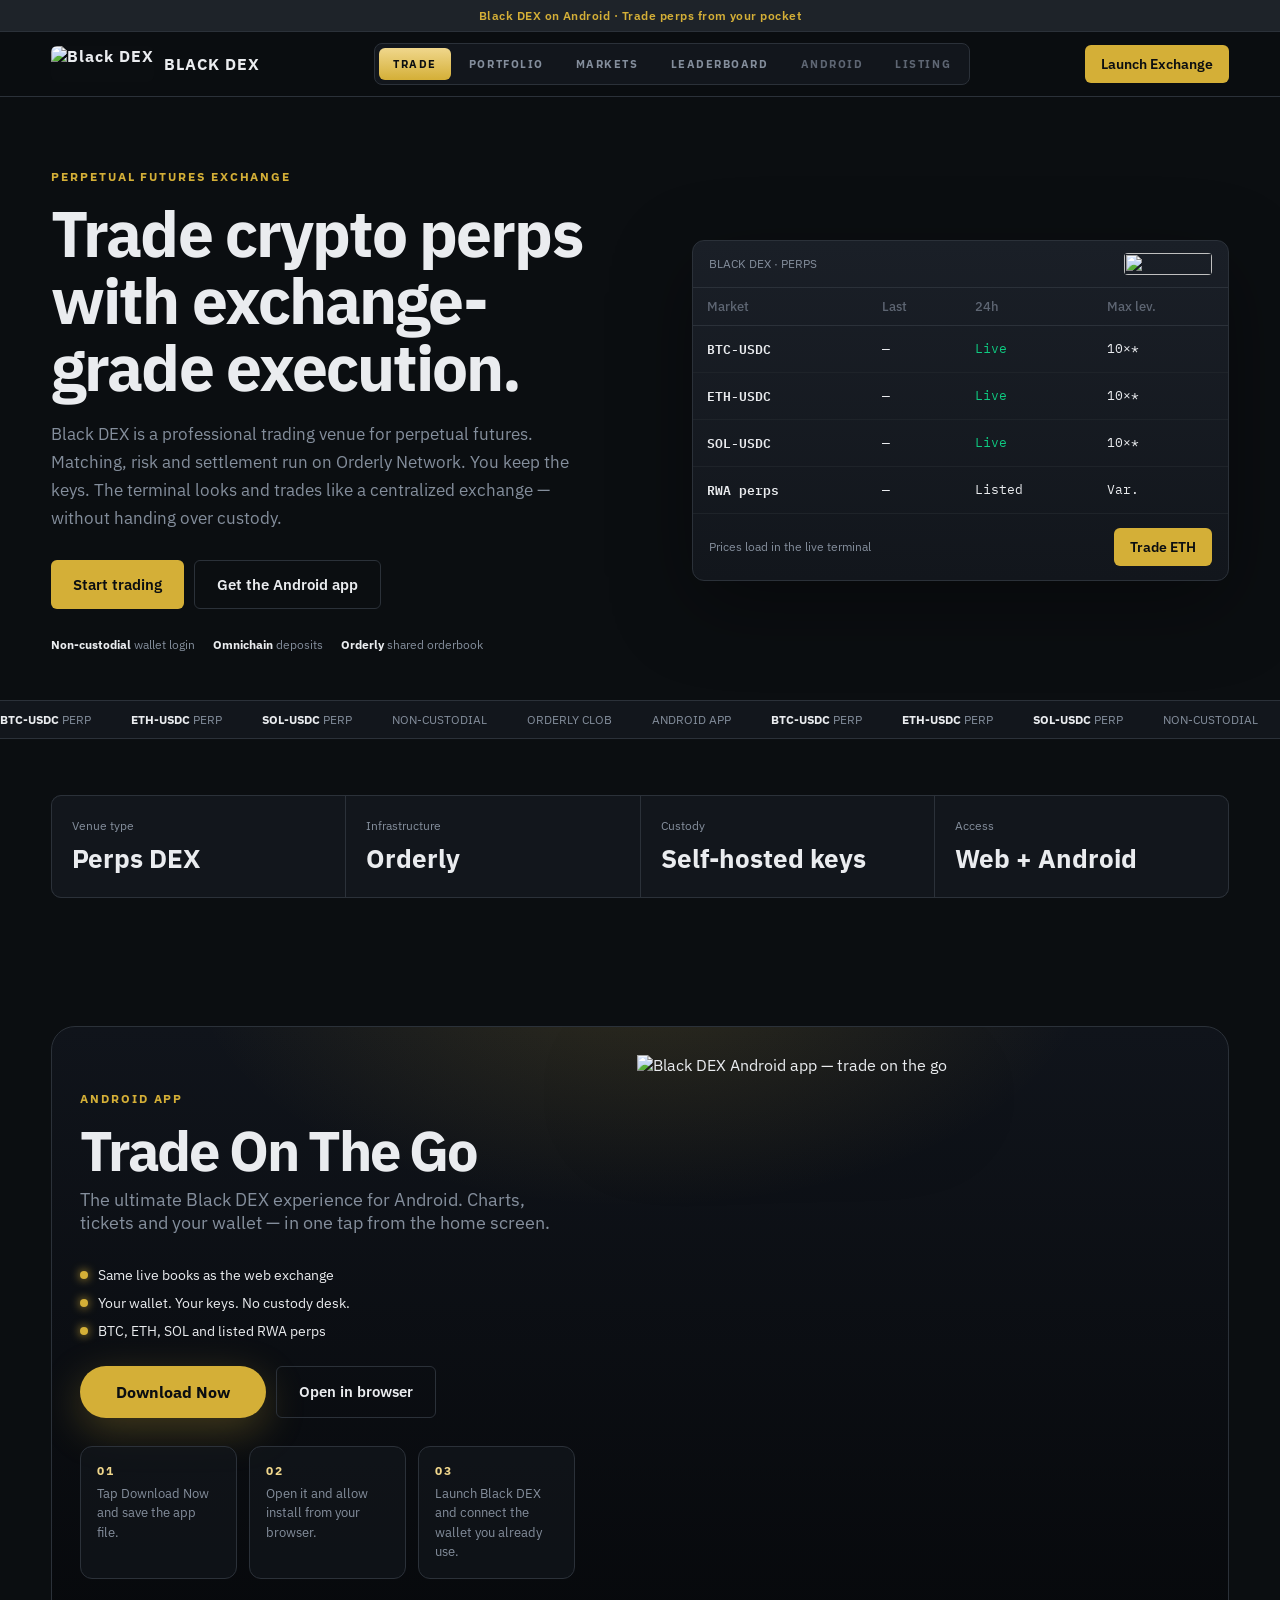
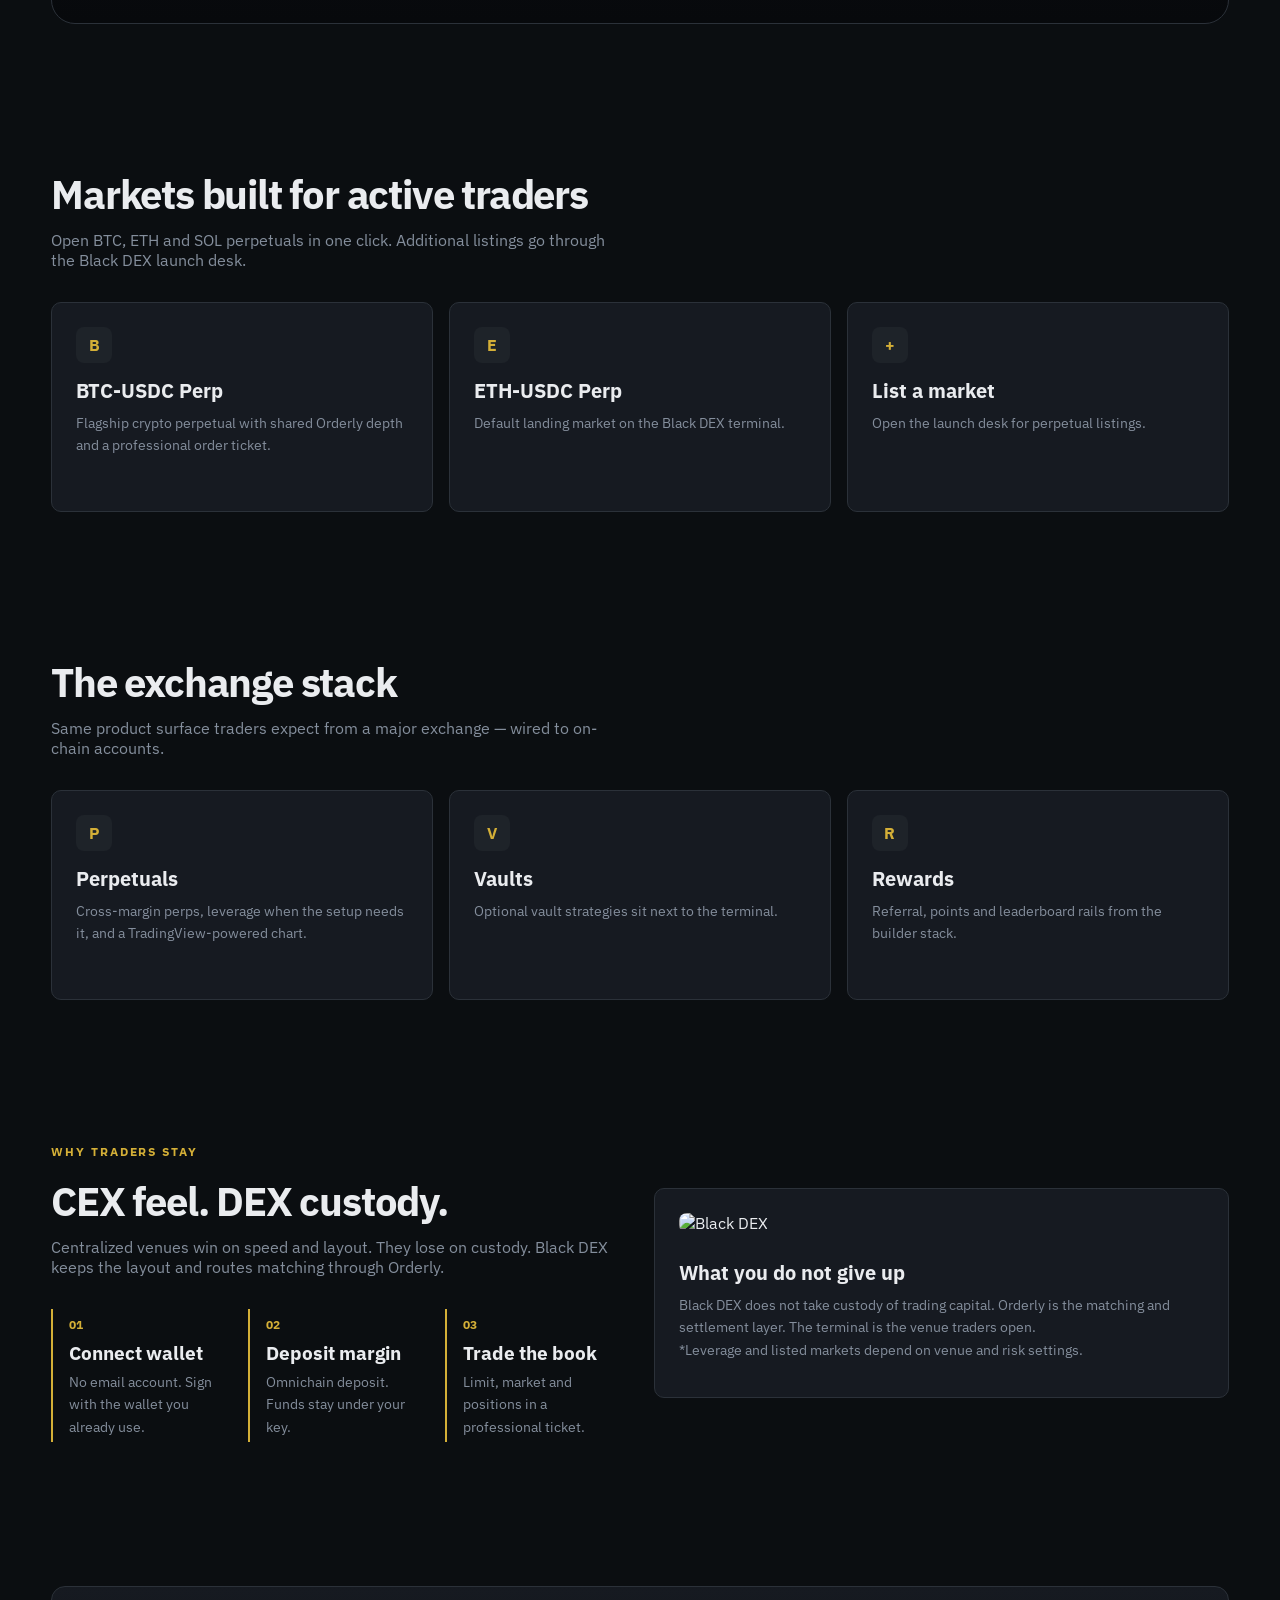
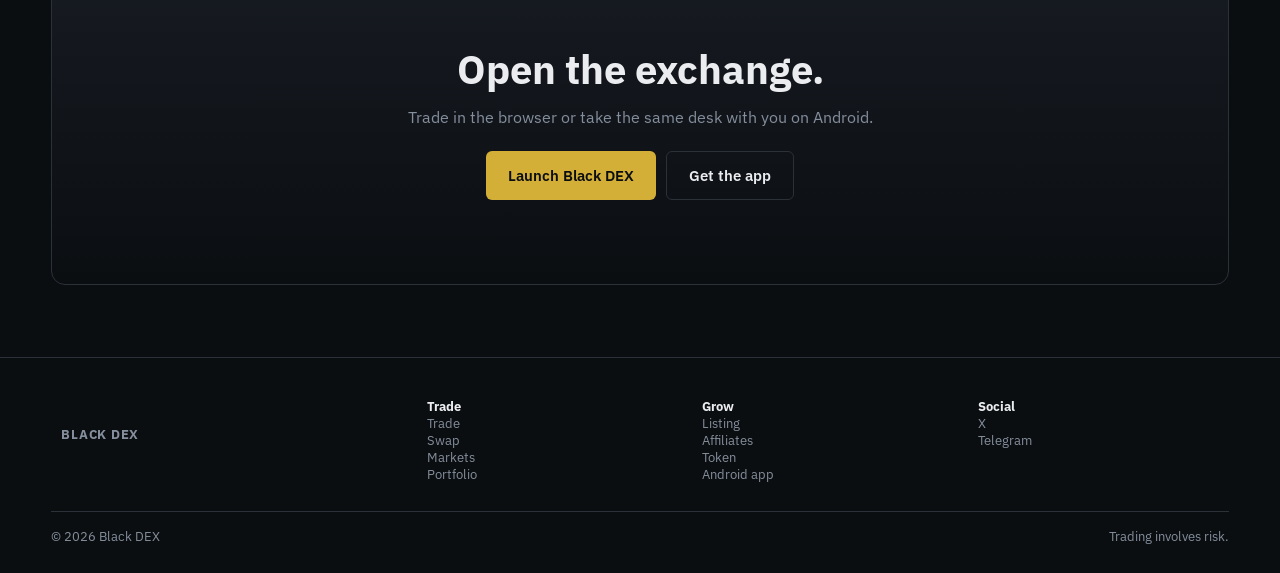
==== index.html @ 91598d6f "Promo Android #app section with working APK download" ====
<!doctype html>
<html lang="en">
<head>
  <meta charset="utf-8">
  <meta name="viewport" content="width=device-width,initial-scale=1">
  <meta name="theme-color" content="#0b0e11">
  <title>Black DEX — Perpetual Futures Exchange</title>
  <meta name="description" content="Trade crypto and RWA perpetual futures on Black DEX. Non-custodial terminal on Orderly Network. Official Android app.">
  <link rel="canonical" href="https://main.black-dex.online/">
  <link rel="icon" type="image/webp" href="https://black-dex.online/logo-secondary.webp">
  <meta property="og:type" content="website">
  <meta property="og:site_name" content="Black DEX">
  <meta property="og:url" content="https://main.black-dex.online/">
  <meta property="og:title" content="Black DEX — Trade On The Go">
  <meta property="og:description" content="The Black DEX exchange on Android. Same books. Your keys.">
  <meta property="og:image" content="https://litter.catbox.moe/d3vkf8.jpg">
  <meta name="twitter:card" content="summary_large_image">
  <meta name="twitter:site" content="@BlackDexOnline">
  <link href="https://fonts.googleapis.com/css2?family=IBM+Plex+Sans:wght@400;500;600;700&family=IBM+Plex+Mono:wght@500;600&display=swap" rel="stylesheet">
  <script src="/host-router.js"></script>
  <style>
    :root{--bg:#0b0e11;--bg2:#12161c;--panel:#161a21;--line:#2b3139;--gold:#d4af37;--gold2:#f0d78c;--text:#eaecef;--muted:#848e9c;--up:#0ecb81}
    *{box-sizing:border-box}html{scroll-behavior:smooth}
    body{margin:0;background:var(--bg);color:var(--text);font-family:"IBM Plex Sans",system-ui,sans-serif}
    a{color:inherit;text-decoration:none}.wrap{width:min(1200px,92vw);margin:auto}
    .ann{background:#1e2329;color:var(--gold);font-size:12px;font-weight:600;letter-spacing:.04em;text-align:center;padding:8px 16px;border-bottom:1px solid var(--line)}
    header{position:sticky;top:0;z-index:40;background:rgba(11,14,17,.92);backdrop-filter:blur(16px);border-bottom:1px solid var(--line)}
    nav{height:64px;display:flex;align-items:center;justify-content:space-between;gap:24px}
    .brand{display:flex;align-items:center;gap:10px;font-weight:700;letter-spacing:.06em}
    .brand img{width:auto;height:36px;border-radius:6px;object-fit:contain;background:#0b0e11}
    .desk{display:flex;align-items:center;gap:4px;padding:4px;background:#12161c;border:1px solid var(--line);border-radius:8px}
    .desk a{display:inline-flex;align-items:center;justify-content:center;min-height:32px;padding:0 14px;border-radius:6px;color:var(--muted);font-size:11px;font-weight:700;letter-spacing:.14em;text-transform:uppercase}
    .desk a:hover{color:var(--gold2);background:rgba(212,175,55,.08)}
    .desk a.is-on{color:#0b0e11;background:linear-gradient(180deg,#f0d78c,#d4af37)}
    .desk a.ghost{color:#5e6673}
    .btn{display:inline-flex;align-items:center;justify-content:center;padding:10px 16px;border-radius:6px;font-size:14px;font-weight:600;cursor:pointer;border:0}
    .btn.gold{background:var(--gold);color:#0b0e11}.btn.ghost{border:1px solid var(--line);color:var(--text);background:transparent}
    .btn.lg{padding:14px 22px;font-size:15px}
    .btn.pill{padding:16px 36px;border-radius:999px;font-size:16px;font-weight:700;box-shadow:0 12px 40px rgba(212,175,55,.28)}
    .hero{padding:72px 0 48px;display:grid;grid-template-columns:1.05fr .95fr;gap:48px;align-items:center}
    .kicker{color:var(--gold);font-size:12px;font-weight:700;letter-spacing:.16em;text-transform:uppercase;margin-bottom:16px}
    h1{font-size:clamp(40px,5.4vw,64px);line-height:1.05;letter-spacing:-.03em;margin:0 0 18px}
    .lead{color:var(--muted);font-size:17px;line-height:1.65;max-width:540px;margin:0 0 28px}
    .actions{display:flex;gap:10px;flex-wrap:wrap;margin-bottom:28px}
    .trust{display:flex;gap:18px;flex-wrap:wrap;color:var(--muted);font-size:12px}.trust b{color:var(--text)}
    .terminal{background:linear-gradient(180deg,#1a1f27,#12161c);border:1px solid var(--line);border-radius:12px;overflow:hidden;box-shadow:0 24px 80px rgba(0,0,0,.35)}
    .tbar{display:flex;align-items:center;justify-content:space-between;padding:12px 16px;border-bottom:1px solid var(--line);font-size:12px;color:var(--muted)}
    table.mkts{width:100%;border-collapse:collapse;font-size:13px}
    table.mkts th{text-align:left;color:#5e6673;font-weight:500;padding:10px 14px;border-bottom:1px solid var(--line)}
    table.mkts td{padding:12px 14px;border-bottom:1px solid #1e2329;font-family:"IBM Plex Mono",monospace}
    .up{color:var(--up)}.pair{font-family:"IBM Plex Sans",sans-serif;font-weight:600}
    .ticker{border-top:1px solid var(--line);border-bottom:1px solid var(--line);background:#12161c;overflow:hidden}
    .tickerin{display:flex;gap:40px;white-space:nowrap;padding:11px 0;font-size:12px;color:var(--muted);animation:mar 28s linear infinite}
    .tickerin b{color:var(--text)}@keyframes mar{from{transform:translateX(0)}to{transform:translateX(-50%)}}
    .stats{display:grid;grid-template-columns:repeat(4,1fr);gap:1px;background:var(--line);border:1px solid var(--line);border-radius:10px;overflow:hidden;margin:56px 0}
    .stat{background:var(--bg2);padding:22px 20px}.stat span{display:block;color:var(--muted);font-size:12px;margin-bottom:8px}.stat b{font-size:26px}
    section{padding:72px 0}.sec h2{font-size:clamp(28px,4vw,40px);letter-spacing:-.03em;margin:0 0 10px}
    .sec p.sub{color:var(--muted);margin:0 0 32px;max-width:560px}
    .grid3{display:grid;grid-template-columns:repeat(3,1fr);gap:16px}
    .card{background:var(--panel);border:1px solid var(--line);border-radius:10px;padding:24px;min-height:210px}
    .card h3{margin:14px 0 8px;font-size:20px}.card p{margin:0;color:var(--muted);line-height:1.6;font-size:14px}
    .ico{width:36px;height:36px;border-radius:8px;background:#1e2329;color:var(--gold);display:grid;place-items:center;font-weight:800}
    .steps{display:grid;grid-template-columns:repeat(3,1fr);gap:16px}.step{border-left:2px solid var(--gold);padding:4px 0 4px 16px}
    .step span{color:var(--gold);font-size:12px;font-weight:700}.step h3{margin:8px 0 6px}.step p{margin:0;color:var(--muted);font-size:14px;line-height:1.6}
    .split{display:grid;grid-template-columns:1fr 1fr;gap:28px;align-items:center}
    .note{font-size:12px;color:#5e6673;margin-top:10px}
    .cta{background:linear-gradient(180deg,#161a21,#0b0e11);border:1px solid var(--line);border-radius:14px;padding:56px 40px;text-align:center}
    .cta h2{margin:0 0 12px;font-size:40px}.cta p{color:var(--muted);margin:0 0 24px}
    footer{border-top:1px solid var(--line);padding:40px 0 28px;color:var(--muted);font-size:13px}
    .fgrid{display:grid;grid-template-columns:1.4fr 1fr 1fr 1fr;gap:24px;margin-bottom:28px}
    footer a:hover{color:var(--gold)}.copy{border-top:1px solid var(--line);padding-top:16px;display:flex;justify-content:space-between;gap:16px;flex-wrap:wrap}
    .promo{position:relative;overflow:hidden;border-radius:24px;background:radial-gradient(900px 480px at 50% -10%,rgba(212,175,55,.16),transparent 50%),linear-gradient(180deg,#10141b,#07090c);border:1px solid var(--line)}
    .promo-inner{display:grid;grid-template-columns:.9fr 1.1fr;gap:20px;align-items:center;padding:28px 28px 8px}
    .promo h2{font-size:clamp(36px,5vw,56px);letter-spacing:-.04em;margin:0 0 10px;line-height:1}
    .promo .sub{font-size:18px;color:#c6cad2;margin:0 0 22px;max-width:420px}
    .promo-points{display:grid;gap:10px;margin:0 0 26px}
    .promo-points span{display:flex;align-items:center;gap:10px;color:var(--text);font-size:14px}
    .promo-points i{width:8px;height:8px;border-radius:50%;background:var(--gold);box-shadow:0 0 10px var(--gold)}
    .promo-visual{position:relative;min-height:560px}
    .promo-visual img{display:block;width:100%;max-width:520px;margin:0 auto;height:auto;filter:drop-shadow(0 30px 50px rgba(0,0,0,.55))}
    .how{display:grid;grid-template-columns:repeat(3,1fr);gap:12px;margin-top:8px}
    .how article{background:rgba(18,22,28,.7);border:1px solid var(--line);border-radius:12px;padding:16px}
    .how b{display:block;color:var(--gold2);font-size:12px;letter-spacing:.12em;text-transform:uppercase;margin-bottom:6px}
    .how p{margin:0;color:var(--muted);font-size:13px;line-height:1.5}
    @media(max-width:860px){.desk{display:none}.hero,.split,.grid3,.steps,.stats,.fgrid,.promo-inner,.how{grid-template-columns:1fr}h1{font-size:40px}.cta{padding:36px 20px}.promo-inner{padding:22px 16px 0}.promo-visual{min-height:0}}
  </style>
</head>
<body>
  <div class="ann">Black DEX on Android · Trade perps from your pocket</div>
  <header><div class="wrap"><nav>
    <a class="brand" href="#top"><img src="https://black-dex.online/logo-secondary.webp" alt="Black DEX"> BLACK DEX</a>
    <div class="desk" role="navigation" aria-label="Exchange desk">
      <a class="is-on" href="https://black-dex.online">Trade</a>
      <a href="https://black-dex.online/portfolio">Portfolio</a>
      <a href="https://black-dex.online/markets">Markets</a>
      <a href="https://black-dex.online/leaderboard">Leaderboard</a>
      <a class="ghost" href="#app">Android</a>
      <a class="ghost" href="/listing.html">Listing</a>
    </div>
    <a class="btn gold" href="https://black-dex.online">Launch Exchange</a>
  </nav></div></header>
  <main id="top">
    <section class="wrap hero">
      <div>
        <div class="kicker">Perpetual futures exchange</div>
        <h1>Trade crypto perps with exchange-grade execution.</h1>
        <p class="lead">Black DEX is a professional trading venue for perpetual futures. Matching, risk and settlement run on Orderly Network. You keep the keys. The terminal looks and trades like a centralized exchange — without handing over custody.</p>
        <div class="actions">
          <a class="btn gold lg" href="https://black-dex.online">Start trading</a>
          <a class="btn ghost lg" href="#app">Get the Android app</a>
        </div>
        <div class="trust"><span><b>Non-custodial</b> wallet login</span><span><b>Omnichain</b> deposits</span><span><b>Orderly</b> shared orderbook</span></div>
      </div>
      <div class="terminal">
        <div class="tbar"><span>BLACK DEX · PERPS</span><img src="https://black-dex.online/logo-secondary.webp" alt="" width="88" height="22" style="border-radius:4px;object-fit:contain"></div>
        <table class="mkts">
          <thead><tr><th>Market</th><th>Last</th><th>24h</th><th>Max lev.</th></tr></thead>
          <tbody>
            <tr><td class="pair">BTC-USDC</td><td>—</td><td class="up">Live</td><td>10×*</td></tr>
            <tr><td class="pair">ETH-USDC</td><td>—</td><td class="up">Live</td><td>10×*</td></tr>
            <tr><td class="pair">SOL-USDC</td><td>—</td><td class="up">Live</td><td>10×*</td></tr>
            <tr><td class="pair">RWA perps</td><td>—</td><td>Listed</td><td>Var.</td></tr>
          </tbody>
        </table>
        <div style="padding:14px 16px;display:flex;justify-content:space-between;align-items:center;font-size:12px;color:#848e9c">
          <span>Prices load in the live terminal</span>
          <a class="btn gold" href="https://black-dex.online/perp/PERP_ETH_USDC">Trade ETH</a>
        </div>
      </div>
    </section>
    <div class="ticker"><div class="tickerin">
      <span><b>BTC-USDC</b> PERP</span><span><b>ETH-USDC</b> PERP</span><span><b>SOL-USDC</b> PERP</span><span>NON-CUSTODIAL</span><span>ORDERLY CLOB</span><span>ANDROID APP</span>
      <span><b>BTC-USDC</b> PERP</span><span><b>ETH-USDC</b> PERP</span><span><b>SOL-USDC</b> PERP</span><span>NON-CUSTODIAL</span><span>ORDERLY CLOB</span><span>ANDROID APP</span>
    </div></div>
    <div class="wrap"><div class="stats">
      <div class="stat"><span>Venue type</span><b>Perps DEX</b></div>
      <div class="stat"><span>Infrastructure</span><b>Orderly</b></div>
      <div class="stat"><span>Custody</span><b>Self-hosted keys</b></div>
      <div class="stat"><span>Access</span><b>Web + Android</b></div>
    </div></div>
    <section class="wrap sec" id="app">
      <div class="promo">
        <div class="promo-inner">
          <div>
            <div class="kicker">Android app</div>
            <h2>Trade On The Go</h2>
            <p class="sub">The ultimate Black DEX experience for Android. Charts, tickets and your wallet — in one tap from the home screen.</p>
            <div class="promo-points">
              <span><i></i> Same live books as the web exchange</span>
              <span><i></i> Your wallet. Your keys. No custody desk.</span>
              <span><i></i> BTC, ETH, SOL and listed RWA perps</span>
            </div>
            <div class="actions">
              <a class="btn gold pill" href="https://litter.catbox.moe/7bkp8n.apk" download="black-dex.apk">Download Now</a>
              <a class="btn ghost lg" href="https://black-dex.online">Open in browser</a>
            </div>
            <div class="how">
              <article><b>01</b><p>Tap Download Now and save the app file.</p></article>
              <article><b>02</b><p>Open it and allow install from your browser.</p></article>
              <article><b>03</b><p>Launch Black DEX and connect the wallet you already use.</p></article>
            </div>
          </div>
          <div class="promo-visual">
            <img src="https://litter.catbox.moe/d3vkf8.jpg" alt="Black DEX Android app — trade on the go">
          </div>
        </div>
      </div>
    </section>
    <section class="wrap sec" id="markets">
      <h2>Markets built for active traders</h2>
      <p class="sub">Open BTC, ETH and SOL perpetuals in one click. Additional listings go through the Black DEX launch desk.</p>
      <div class="grid3">
        <a class="card" href="https://black-dex.online/perp/PERP_BTC_USDC"><div class="ico">B</div><h3>BTC-USDC Perp</h3><p>Flagship crypto perpetual with shared Orderly depth and a professional order ticket.</p></a>
        <a class="card" href="https://black-dex.online/perp/PERP_ETH_USDC"><div class="ico">E</div><h3>ETH-USDC Perp</h3><p>Default landing market on the Black DEX terminal.</p></a>
        <a class="card" href="/listing.html"><div class="ico">+</div><h3>List a market</h3><p>Open the launch desk for perpetual listings.</p></a>
      </div>
    </section>
    <section class="wrap sec" id="products">
      <h2>The exchange stack</h2>
      <p class="sub">Same product surface traders expect from a major exchange — wired to on-chain accounts.</p>
      <div class="grid3">
        <article class="card"><div class="ico">P</div><h3>Perpetuals</h3><p>Cross-margin perps, leverage when the setup needs it, and a TradingView-powered chart.</p></article>
        <article class="card"><div class="ico">V</div><h3>Vaults</h3><p>Optional vault strategies sit next to the terminal.</p></article>
        <article class="card"><div class="ico">R</div><h3>Rewards</h3><p>Referral, points and leaderboard rails from the builder stack.</p></article>
      </div>
    </section>
    <section class="wrap sec" id="why">
      <div class="split">
        <div>
          <div class="kicker">Why traders stay</div>
          <h2>CEX feel. DEX custody.</h2>
          <p class="sub">Centralized venues win on speed and layout. They lose on custody. Black DEX keeps the layout and routes matching through Orderly.</p>
          <div class="steps">
            <div class="step"><span>01</span><h3>Connect wallet</h3><p>No email account. Sign with the wallet you already use.</p></div>
            <div class="step"><span>02</span><h3>Deposit margin</h3><p>Omnichain deposit. Funds stay under your key.</p></div>
            <div class="step"><span>03</span><h3>Trade the book</h3><p>Limit, market and positions in a professional ticket.</p></div>
          </div>
        </div>
        <div class="card">
          <img src="https://black-dex.online/logo-secondary.webp" alt="Black DEX" style="height:48px;width:auto;border-radius:8px;margin-bottom:12px;object-fit:contain">
          <h3>What you do not give up</h3>
          <p>Black DEX does not take custody of trading capital. Orderly is the matching and settlement layer. The terminal is the venue traders open.</p>
          <p class="note">*Leverage and listed markets depend on venue and risk settings.</p>
        </div>
      </div>
    </section>
    <section class="wrap"><div class="cta">
      <h2>Open the exchange.</h2>
      <p>Trade in the browser or take the same desk with you on Android.</p>
      <div class="actions" style="justify-content:center">
        <a class="btn gold lg" href="https://black-dex.online">Launch Black DEX</a>
        <a class="btn ghost lg" href="#app">Get the app</a>
      </div>
    </div></section>
  </main>
  <footer><div class="wrap">
    <div class="fgrid">
      <div class="brand" style="margin-bottom:12px"><img src="https://black-dex.online/logo-secondary.webp" alt=""> BLACK DEX</div>
      <div><b style="color:#eaecef">Trade</b><br><a href="https://black-dex.online">Trade</a><br><a href="https://black-dex.online/swap">Swap</a><br><a href="https://black-dex.online/markets">Markets</a><br><a href="https://black-dex.online/portfolio">Portfolio</a></div>
      <div><b style="color:#eaecef">Grow</b><br><a href="/listing.html">Listing</a><br><a href="/affiliates.html">Affiliates</a><br><a href="/token.html">Token</a><br><a href="#app">Android app</a></div>
      <div><b style="color:#eaecef">Social</b><br><a href="https://x.com/BlackDexOnline">X</a><br><a href="https://t.me/blackdexonlineadmin">Telegram</a></div>
    </div>
    <div class="copy"><span>© 2026 Black DEX</span><span>Trading involves risk.</span></div>
  </div></footer>
</body>
</html>
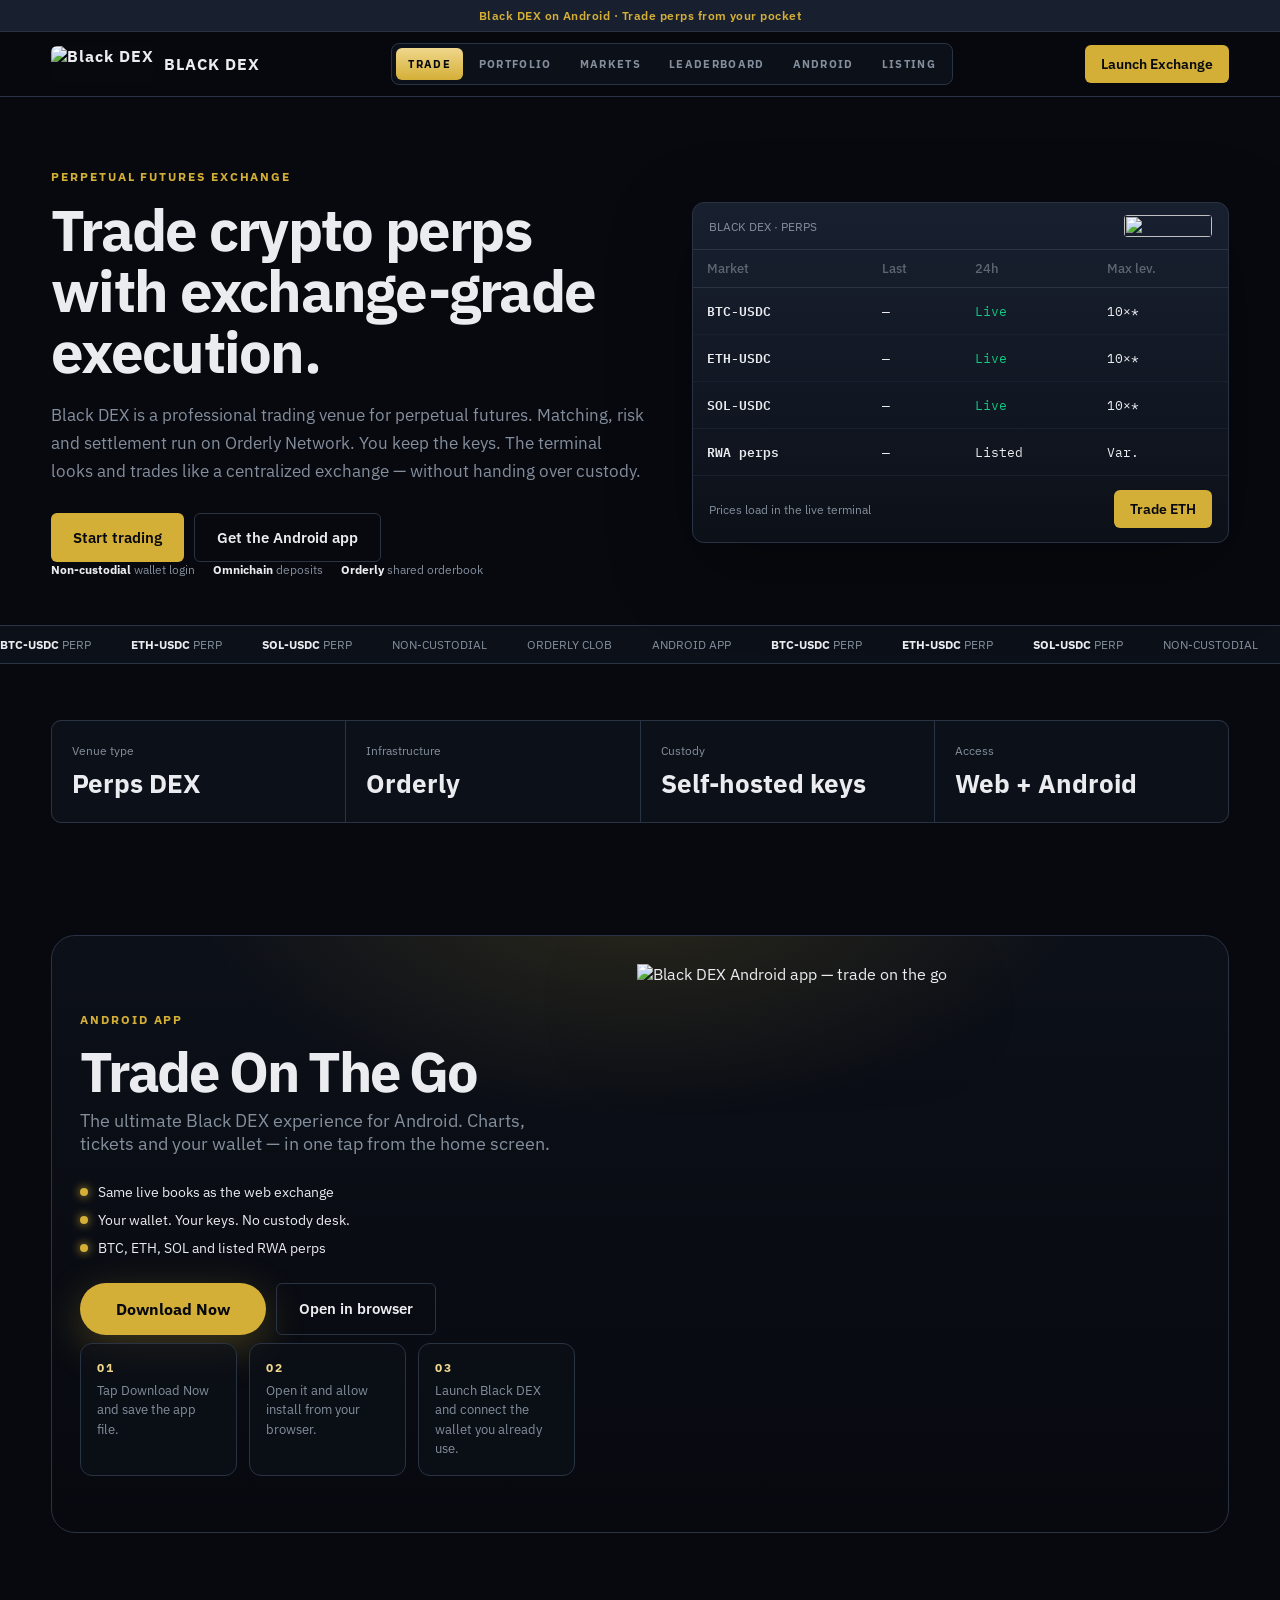
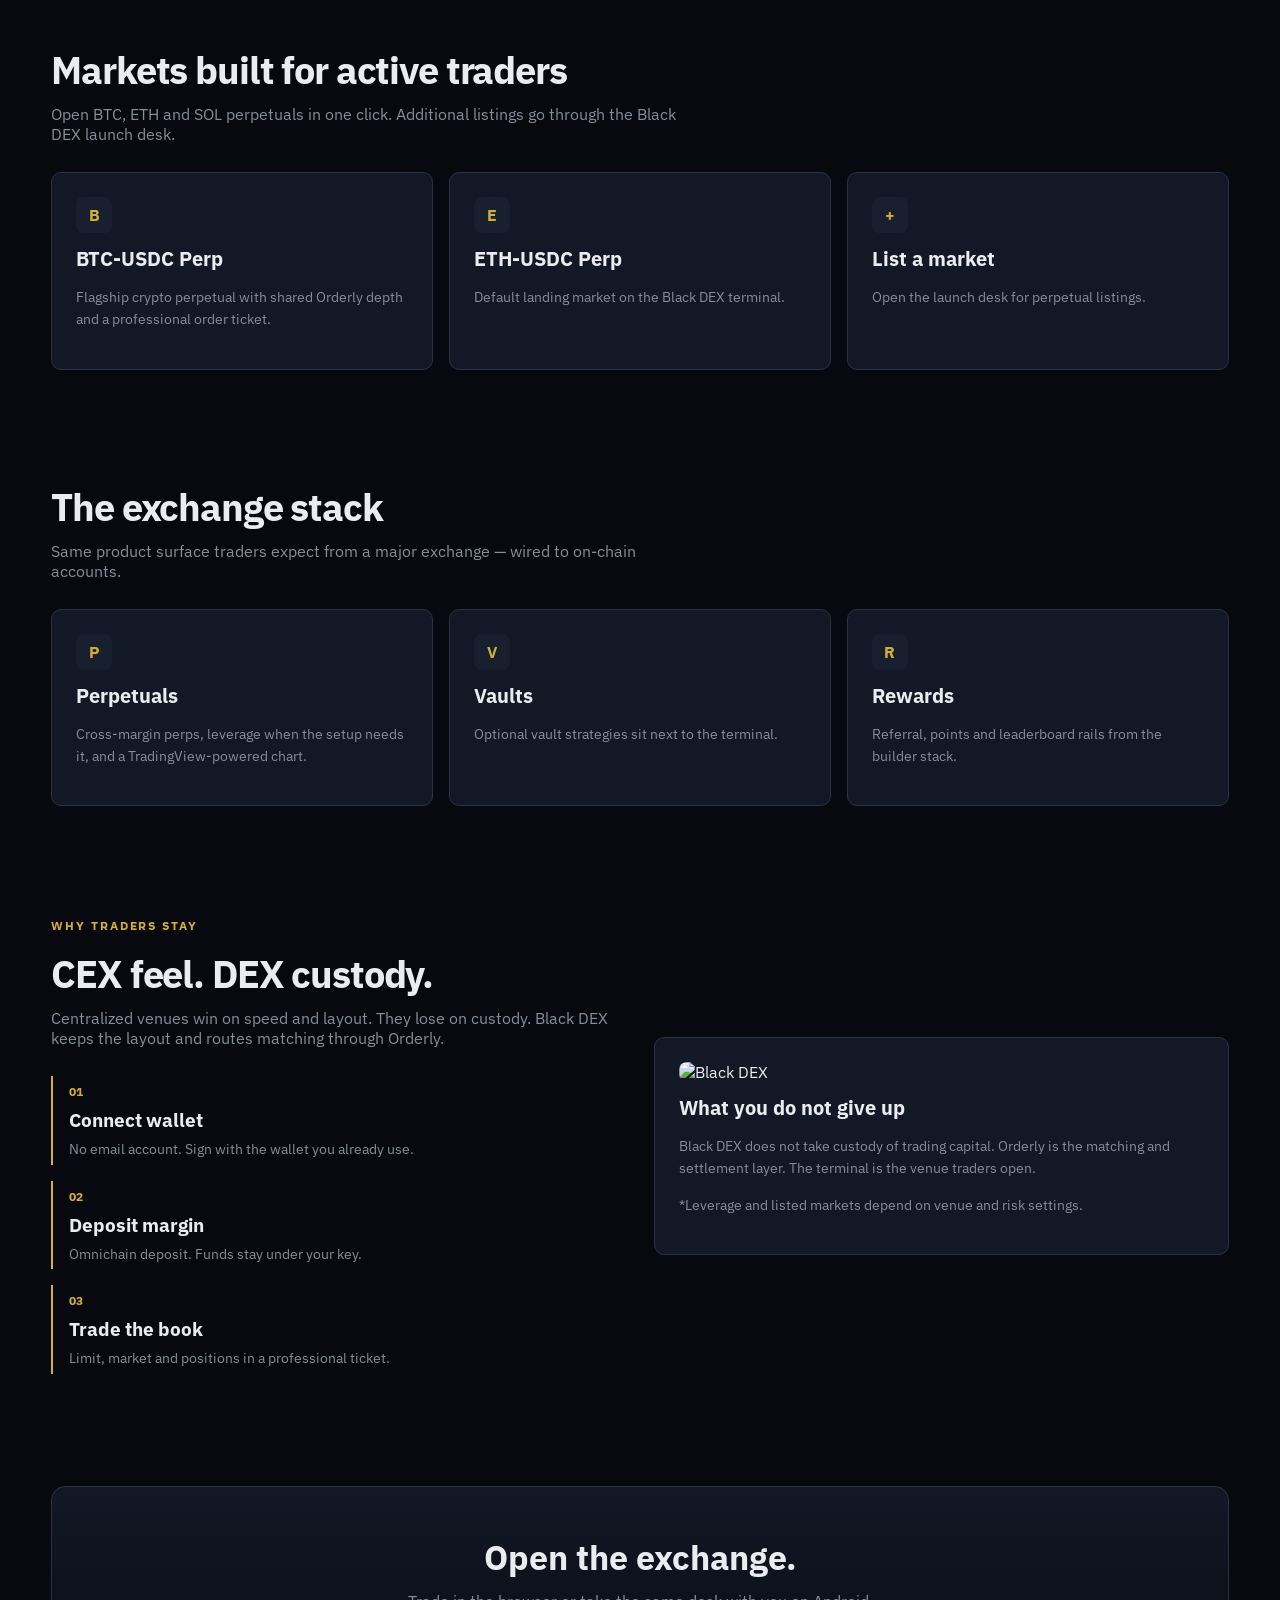
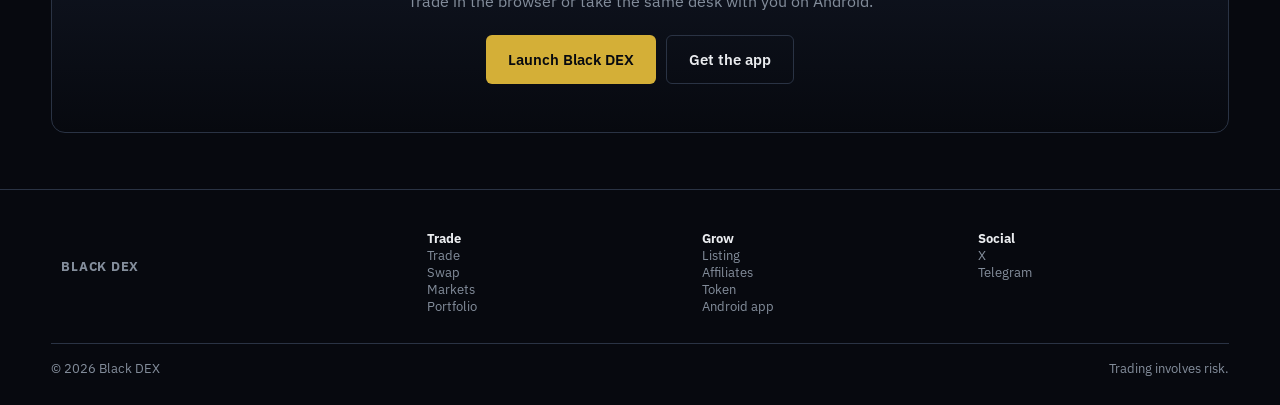
==== commit 240b1682: "Navy-blue homepage aligned to site.css" ====
--- a/index.html
+++ b/index.html
@@ -3,7 +3,7 @@
 <head>
   <meta charset="utf-8">
   <meta name="viewport" content="width=device-width,initial-scale=1">
-  <meta name="theme-color" content="#0b0e11">
+  <meta name="theme-color" content="#07090f">
   <title>Black DEX — Perpetual Futures Exchange</title>
   <meta name="description" content="Trade crypto and RWA perpetual futures on Black DEX. Non-custodial terminal on Orderly Network. Official Android app.">
   <link rel="canonical" href="https://main.black-dex.online/">
@@ -17,59 +17,25 @@
   <meta name="twitter:card" content="summary_large_image">
   <meta name="twitter:site" content="@BlackDexOnline">
   <link href="https://fonts.googleapis.com/css2?family=IBM+Plex+Sans:wght@400;500;600;700&family=IBM+Plex+Mono:wght@500;600&display=swap" rel="stylesheet">
+  <link rel="stylesheet" href="/site.css">
   <script src="/host-router.js"></script>
   <style>
-    :root{--bg:#0b0e11;--bg2:#12161c;--panel:#161a21;--line:#2b3139;--gold:#d4af37;--gold2:#f0d78c;--text:#eaecef;--muted:#848e9c;--up:#0ecb81}
-    *{box-sizing:border-box}html{scroll-behavior:smooth}
-    body{margin:0;background:var(--bg);color:var(--text);font-family:"IBM Plex Sans",system-ui,sans-serif}
-    a{color:inherit;text-decoration:none}.wrap{width:min(1200px,92vw);margin:auto}
-    .ann{background:#1e2329;color:var(--gold);font-size:12px;font-weight:600;letter-spacing:.04em;text-align:center;padding:8px 16px;border-bottom:1px solid var(--line)}
-    header{position:sticky;top:0;z-index:40;background:rgba(11,14,17,.92);backdrop-filter:blur(16px);border-bottom:1px solid var(--line)}
-    nav{height:64px;display:flex;align-items:center;justify-content:space-between;gap:24px}
-    .brand{display:flex;align-items:center;gap:10px;font-weight:700;letter-spacing:.06em}
-    .brand img{width:auto;height:36px;border-radius:6px;object-fit:contain;background:#0b0e11}
-    .desk{display:flex;align-items:center;gap:4px;padding:4px;background:#12161c;border:1px solid var(--line);border-radius:8px}
-    .desk a{display:inline-flex;align-items:center;justify-content:center;min-height:32px;padding:0 14px;border-radius:6px;color:var(--muted);font-size:11px;font-weight:700;letter-spacing:.14em;text-transform:uppercase}
-    .desk a:hover{color:var(--gold2);background:rgba(212,175,55,.08)}
-    .desk a.is-on{color:#0b0e11;background:linear-gradient(180deg,#f0d78c,#d4af37)}
-    .desk a.ghost{color:#5e6673}
-    .btn{display:inline-flex;align-items:center;justify-content:center;padding:10px 16px;border-radius:6px;font-size:14px;font-weight:600;cursor:pointer;border:0}
-    .btn.gold{background:var(--gold);color:#0b0e11}.btn.ghost{border:1px solid var(--line);color:var(--text);background:transparent}
-    .btn.lg{padding:14px 22px;font-size:15px}
     .btn.pill{padding:16px 36px;border-radius:999px;font-size:16px;font-weight:700;box-shadow:0 12px 40px rgba(212,175,55,.28)}
     .hero{padding:72px 0 48px;display:grid;grid-template-columns:1.05fr .95fr;gap:48px;align-items:center}
-    .kicker{color:var(--gold);font-size:12px;font-weight:700;letter-spacing:.16em;text-transform:uppercase;margin-bottom:16px}
-    h1{font-size:clamp(40px,5.4vw,64px);line-height:1.05;letter-spacing:-.03em;margin:0 0 18px}
-    .lead{color:var(--muted);font-size:17px;line-height:1.65;max-width:540px;margin:0 0 28px}
-    .actions{display:flex;gap:10px;flex-wrap:wrap;margin-bottom:28px}
     .trust{display:flex;gap:18px;flex-wrap:wrap;color:var(--muted);font-size:12px}.trust b{color:var(--text)}
-    .terminal{background:linear-gradient(180deg,#1a1f27,#12161c);border:1px solid var(--line);border-radius:12px;overflow:hidden;box-shadow:0 24px 80px rgba(0,0,0,.35)}
+    .terminal{background:linear-gradient(180deg,#182030,#0c1018);border:1px solid var(--line);border-radius:12px;overflow:hidden;box-shadow:0 24px 80px rgba(0,0,0,.35)}
     .tbar{display:flex;align-items:center;justify-content:space-between;padding:12px 16px;border-bottom:1px solid var(--line);font-size:12px;color:var(--muted)}
     table.mkts{width:100%;border-collapse:collapse;font-size:13px}
     table.mkts th{text-align:left;color:#5e6673;font-weight:500;padding:10px 14px;border-bottom:1px solid var(--line)}
-    table.mkts td{padding:12px 14px;border-bottom:1px solid #1e2329;font-family:"IBM Plex Mono",monospace}
+    table.mkts td{padding:12px 14px;border-bottom:1px solid #182030;font-family:"IBM Plex Mono",monospace}
     .up{color:var(--up)}.pair{font-family:"IBM Plex Sans",sans-serif;font-weight:600}
-    .ticker{border-top:1px solid var(--line);border-bottom:1px solid var(--line);background:#12161c;overflow:hidden}
+    .ticker{border-top:1px solid var(--line);border-bottom:1px solid var(--line);background:#0c1018;overflow:hidden}
     .tickerin{display:flex;gap:40px;white-space:nowrap;padding:11px 0;font-size:12px;color:var(--muted);animation:mar 28s linear infinite}
     .tickerin b{color:var(--text)}@keyframes mar{from{transform:translateX(0)}to{transform:translateX(-50%)}}
     .stats{display:grid;grid-template-columns:repeat(4,1fr);gap:1px;background:var(--line);border:1px solid var(--line);border-radius:10px;overflow:hidden;margin:56px 0}
     .stat{background:var(--bg2);padding:22px 20px}.stat span{display:block;color:var(--muted);font-size:12px;margin-bottom:8px}.stat b{font-size:26px}
-    section{padding:72px 0}.sec h2{font-size:clamp(28px,4vw,40px);letter-spacing:-.03em;margin:0 0 10px}
-    .sec p.sub{color:var(--muted);margin:0 0 32px;max-width:560px}
-    .grid3{display:grid;grid-template-columns:repeat(3,1fr);gap:16px}
-    .card{background:var(--panel);border:1px solid var(--line);border-radius:10px;padding:24px;min-height:210px}
-    .card h3{margin:14px 0 8px;font-size:20px}.card p{margin:0;color:var(--muted);line-height:1.6;font-size:14px}
-    .ico{width:36px;height:36px;border-radius:8px;background:#1e2329;color:var(--gold);display:grid;place-items:center;font-weight:800}
-    .steps{display:grid;grid-template-columns:repeat(3,1fr);gap:16px}.step{border-left:2px solid var(--gold);padding:4px 0 4px 16px}
-    .step span{color:var(--gold);font-size:12px;font-weight:700}.step h3{margin:8px 0 6px}.step p{margin:0;color:var(--muted);font-size:14px;line-height:1.6}
     .split{display:grid;grid-template-columns:1fr 1fr;gap:28px;align-items:center}
-    .note{font-size:12px;color:#5e6673;margin-top:10px}
-    .cta{background:linear-gradient(180deg,#161a21,#0b0e11);border:1px solid var(--line);border-radius:14px;padding:56px 40px;text-align:center}
-    .cta h2{margin:0 0 12px;font-size:40px}.cta p{color:var(--muted);margin:0 0 24px}
-    footer{border-top:1px solid var(--line);padding:40px 0 28px;color:var(--muted);font-size:13px}
-    .fgrid{display:grid;grid-template-columns:1.4fr 1fr 1fr 1fr;gap:24px;margin-bottom:28px}
-    footer a:hover{color:var(--gold)}.copy{border-top:1px solid var(--line);padding-top:16px;display:flex;justify-content:space-between;gap:16px;flex-wrap:wrap}
-    .promo{position:relative;overflow:hidden;border-radius:24px;background:radial-gradient(900px 480px at 50% -10%,rgba(212,175,55,.16),transparent 50%),linear-gradient(180deg,#10141b,#07090c);border:1px solid var(--line)}
+    .promo{position:relative;overflow:hidden;border-radius:24px;background:radial-gradient(900px 480px at 50% -10%,rgba(212,175,55,.16),transparent 50%),linear-gradient(180deg,#0c1018,#07090f);border:1px solid var(--line)}
     .promo-inner{display:grid;grid-template-columns:.9fr 1.1fr;gap:20px;align-items:center;padding:28px 28px 8px}
     .promo h2{font-size:clamp(36px,5vw,56px);letter-spacing:-.04em;margin:0 0 10px;line-height:1}
     .promo .sub{font-size:18px;color:#c6cad2;margin:0 0 22px;max-width:420px}
@@ -79,10 +45,10 @@
     .promo-visual{position:relative;min-height:560px}
     .promo-visual img{display:block;width:100%;max-width:520px;margin:0 auto;height:auto;filter:drop-shadow(0 30px 50px rgba(0,0,0,.55))}
     .how{display:grid;grid-template-columns:repeat(3,1fr);gap:12px;margin-top:8px}
-    .how article{background:rgba(18,22,28,.7);border:1px solid var(--line);border-radius:12px;padding:16px}
+    .how article{background:rgba(12,16,24,.7);border:1px solid var(--line);border-radius:12px;padding:16px}
     .how b{display:block;color:var(--gold2);font-size:12px;letter-spacing:.12em;text-transform:uppercase;margin-bottom:6px}
     .how p{margin:0;color:var(--muted);font-size:13px;line-height:1.5}
-    @media(max-width:860px){.desk{display:none}.hero,.split,.grid3,.steps,.stats,.fgrid,.promo-inner,.how{grid-template-columns:1fr}h1{font-size:40px}.cta{padding:36px 20px}.promo-inner{padding:22px 16px 0}.promo-visual{min-height:0}}
+    @media(max-width:860px){.hero,.split,.stats,.promo-inner,.how{grid-template-columns:1fr}.promo-inner{padding:22px 16px 0}.promo-visual{min-height:0}}
   </style>
 </head>
 <body>
--- a/site.css
+++ b/site.css
@@ -0,0 +1,41 @@
+:root{--bg:#07090f;--bg2:#0c1018;--panel:#121826;--line:#2a3344;--gold:#d4af37;--gold2:#f0d78c;--text:#eaecef;--muted:#848e9c;--up:#0ecb81}
+*{box-sizing:border-box}html{scroll-behavior:smooth}
+body{margin:0;background:var(--bg);color:var(--text);font-family:"IBM Plex Sans",system-ui,sans-serif}
+a{color:inherit;text-decoration:none}.wrap{width:min(1200px,92vw);margin:auto}
+.ann{background:#182030;color:var(--gold);font-size:12px;font-weight:600;letter-spacing:.04em;text-align:center;padding:8px 16px;border-bottom:1px solid var(--line)}
+header{position:sticky;top:0;z-index:40;background:rgba(7,9,15,.92);backdrop-filter:blur(16px);border-bottom:1px solid var(--line)}
+nav{height:64px;display:flex;align-items:center;justify-content:space-between;gap:16px}
+.brand{display:flex;align-items:center;gap:10px;font-weight:700;letter-spacing:.06em;white-space:nowrap}
+.brand img{width:auto;height:36px;border-radius:6px;object-fit:contain;background:#07090f}
+.desk{display:flex;align-items:center;gap:4px;padding:4px;background:#0c1018;border:1px solid var(--line);border-radius:8px;overflow:auto}
+.desk a{display:inline-flex;align-items:center;justify-content:center;min-height:32px;padding:0 12px;border-radius:6px;color:var(--muted);font-size:11px;font-weight:700;letter-spacing:.12em;text-transform:uppercase;white-space:nowrap}
+.desk a:hover{color:var(--gold2);background:rgba(212,175,55,.08)}
+.desk a.is-on{color:#07090f;background:linear-gradient(180deg,#f0d78c,#d4af37)}
+.btn{display:inline-flex;align-items:center;justify-content:center;padding:10px 16px;border-radius:6px;font-size:14px;font-weight:600}
+.btn.gold{background:var(--gold);color:#07090f}.btn.ghost{border:1px solid var(--line);color:var(--text)}
+.btn.lg{padding:14px 22px;font-size:15px}
+.hero{padding:64px 0 36px}.kicker{color:var(--gold);font-size:12px;font-weight:700;letter-spacing:.16em;text-transform:uppercase;margin-bottom:16px}
+h1{font-size:clamp(36px,5vw,58px);line-height:1.05;letter-spacing:-.03em;margin:0 0 18px}
+.lead{color:var(--muted);font-size:17px;line-height:1.65;max-width:640px;margin:0 0 28px}
+.actions{display:flex;gap:10px;flex-wrap:wrap}
+section{padding:56px 0}.sec h2{font-size:clamp(26px,3.6vw,38px);letter-spacing:-.03em;margin:0 0 10px}
+.sec p.sub{color:var(--muted);margin:0 0 28px;max-width:640px}
+.grid3,.grid2{display:grid;gap:16px}.grid3{grid-template-columns:repeat(3,1fr)}.grid2{grid-template-columns:1fr 1fr}
+.card{background:var(--panel);border:1px solid var(--line);border-radius:10px;padding:24px}
+.card h3{margin:0 0 8px;font-size:20px}.card p,.card li{color:var(--muted);line-height:1.6;font-size:14px}
+.card ul{margin:10px 0 0;padding-left:18px}
+.ico{width:36px;height:36px;border-radius:8px;background:#182030;color:var(--gold);display:grid;place-items:center;font-weight:800;margin-bottom:12px}
+.price{font-size:28px;color:var(--gold);font-weight:700;margin:8px 0 12px}
+.steps{display:grid;gap:16px}.step{border-left:2px solid var(--gold);padding:4px 0 4px 16px}
+.step span{color:var(--gold);font-size:12px;font-weight:700}.step h3{margin:8px 0 6px}.step p{margin:0;color:var(--muted);font-size:14px;line-height:1.6}
+.note{font-size:12px;color:#5e6673;margin-top:10px}
+label{display:block;font-size:12px;color:var(--muted);margin:0 0 6px}
+input,textarea,select{width:100%;background:#07090f;border:1px solid var(--line);color:var(--text);border-radius:6px;padding:12px;font:inherit;margin-bottom:14px}
+.cta{background:linear-gradient(180deg,#121826,#07090f);border:1px solid var(--line);border-radius:14px;padding:48px 32px;text-align:center}
+.cta h2{margin:0 0 12px;font-size:34px}.cta p{color:var(--muted);margin:0 0 24px}
+footer{border-top:1px solid var(--line);padding:40px 0 28px;color:var(--muted);font-size:13px}
+.fgrid{display:grid;grid-template-columns:1.4fr 1fr 1fr 1fr;gap:24px;margin-bottom:28px}
+footer a:hover{color:var(--gold)}.copy{border-top:1px solid var(--line);padding-top:16px;display:flex;justify-content:space-between;gap:16px;flex-wrap:wrap}
+details{border:1px solid var(--line);border-radius:8px;padding:14px 16px;background:var(--panel);margin-bottom:10px}
+summary{cursor:pointer;font-weight:600}details p{color:var(--muted);margin:10px 0 0;font-size:14px;line-height:1.6}
+@media(max-width:860px){.desk{display:none}.grid3,.grid2,.fgrid{grid-template-columns:1fr}h1{font-size:36px}.cta{padding:32px 18px}}
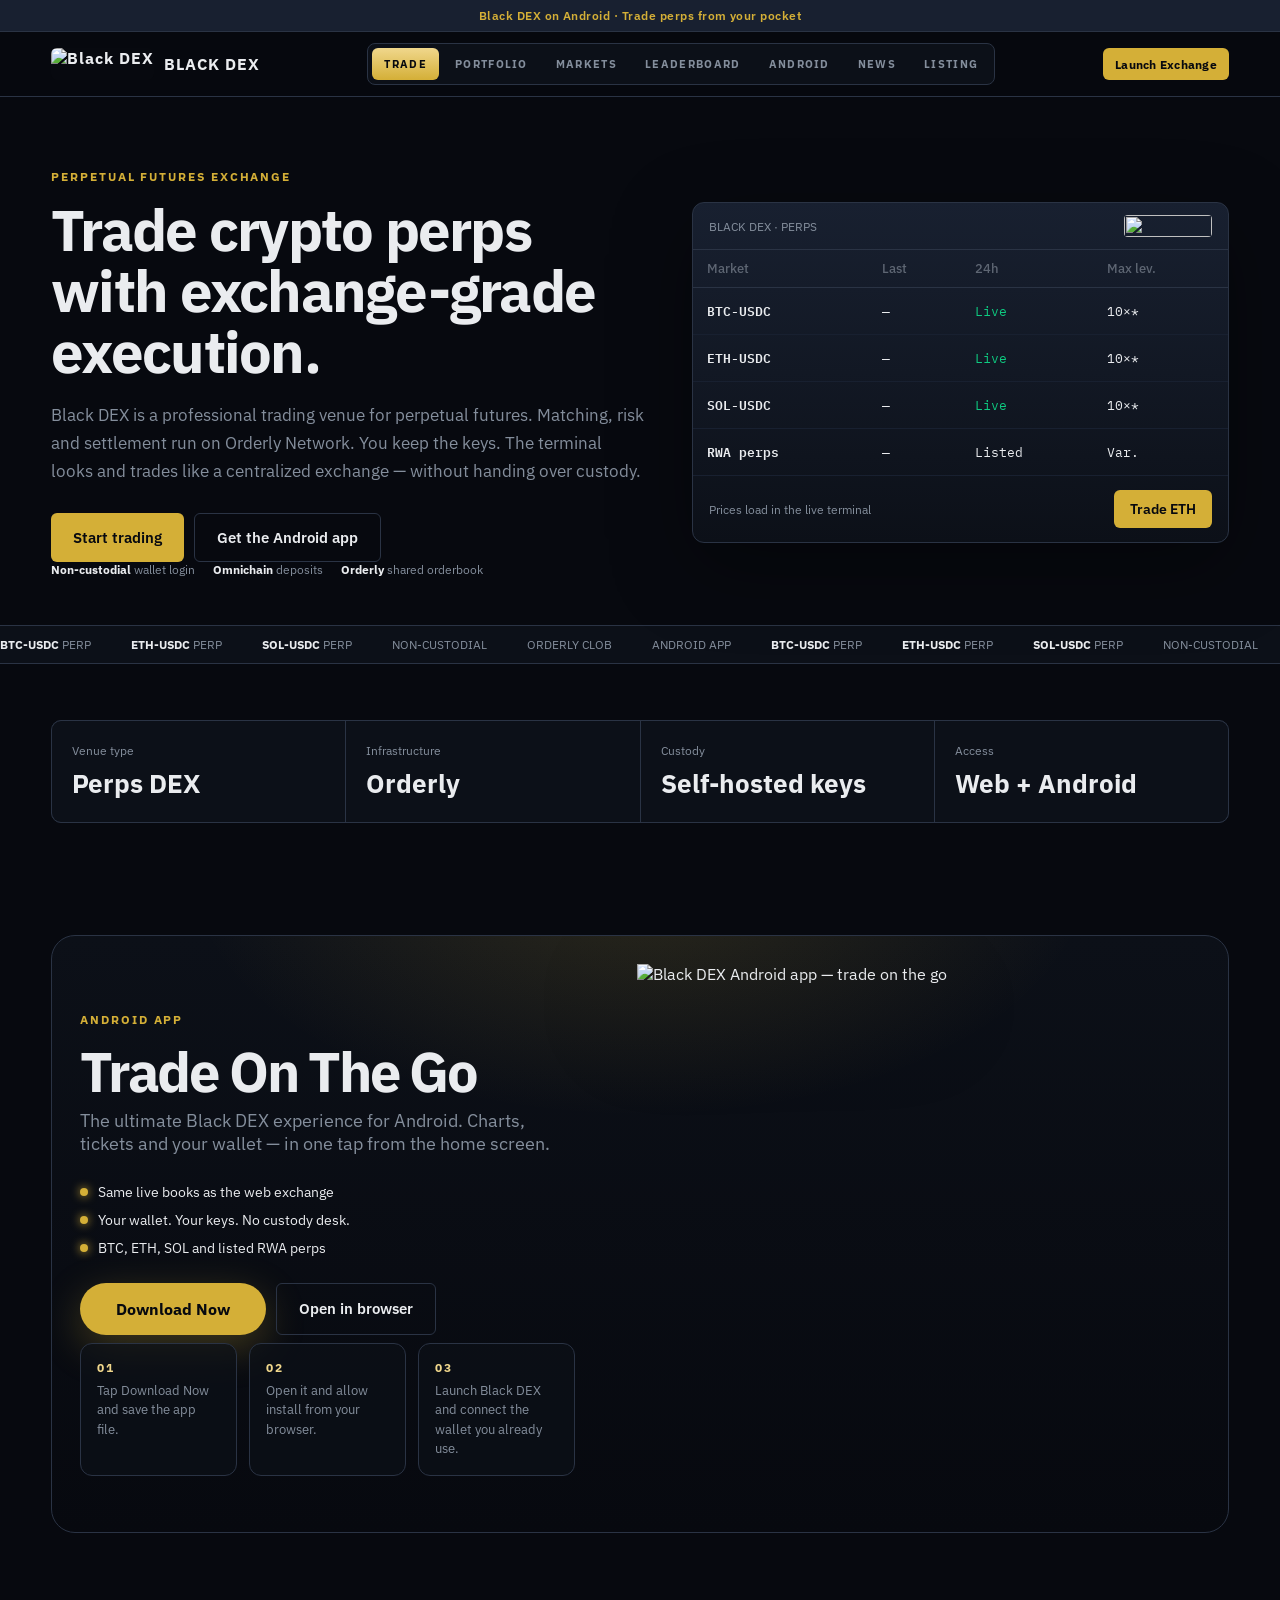
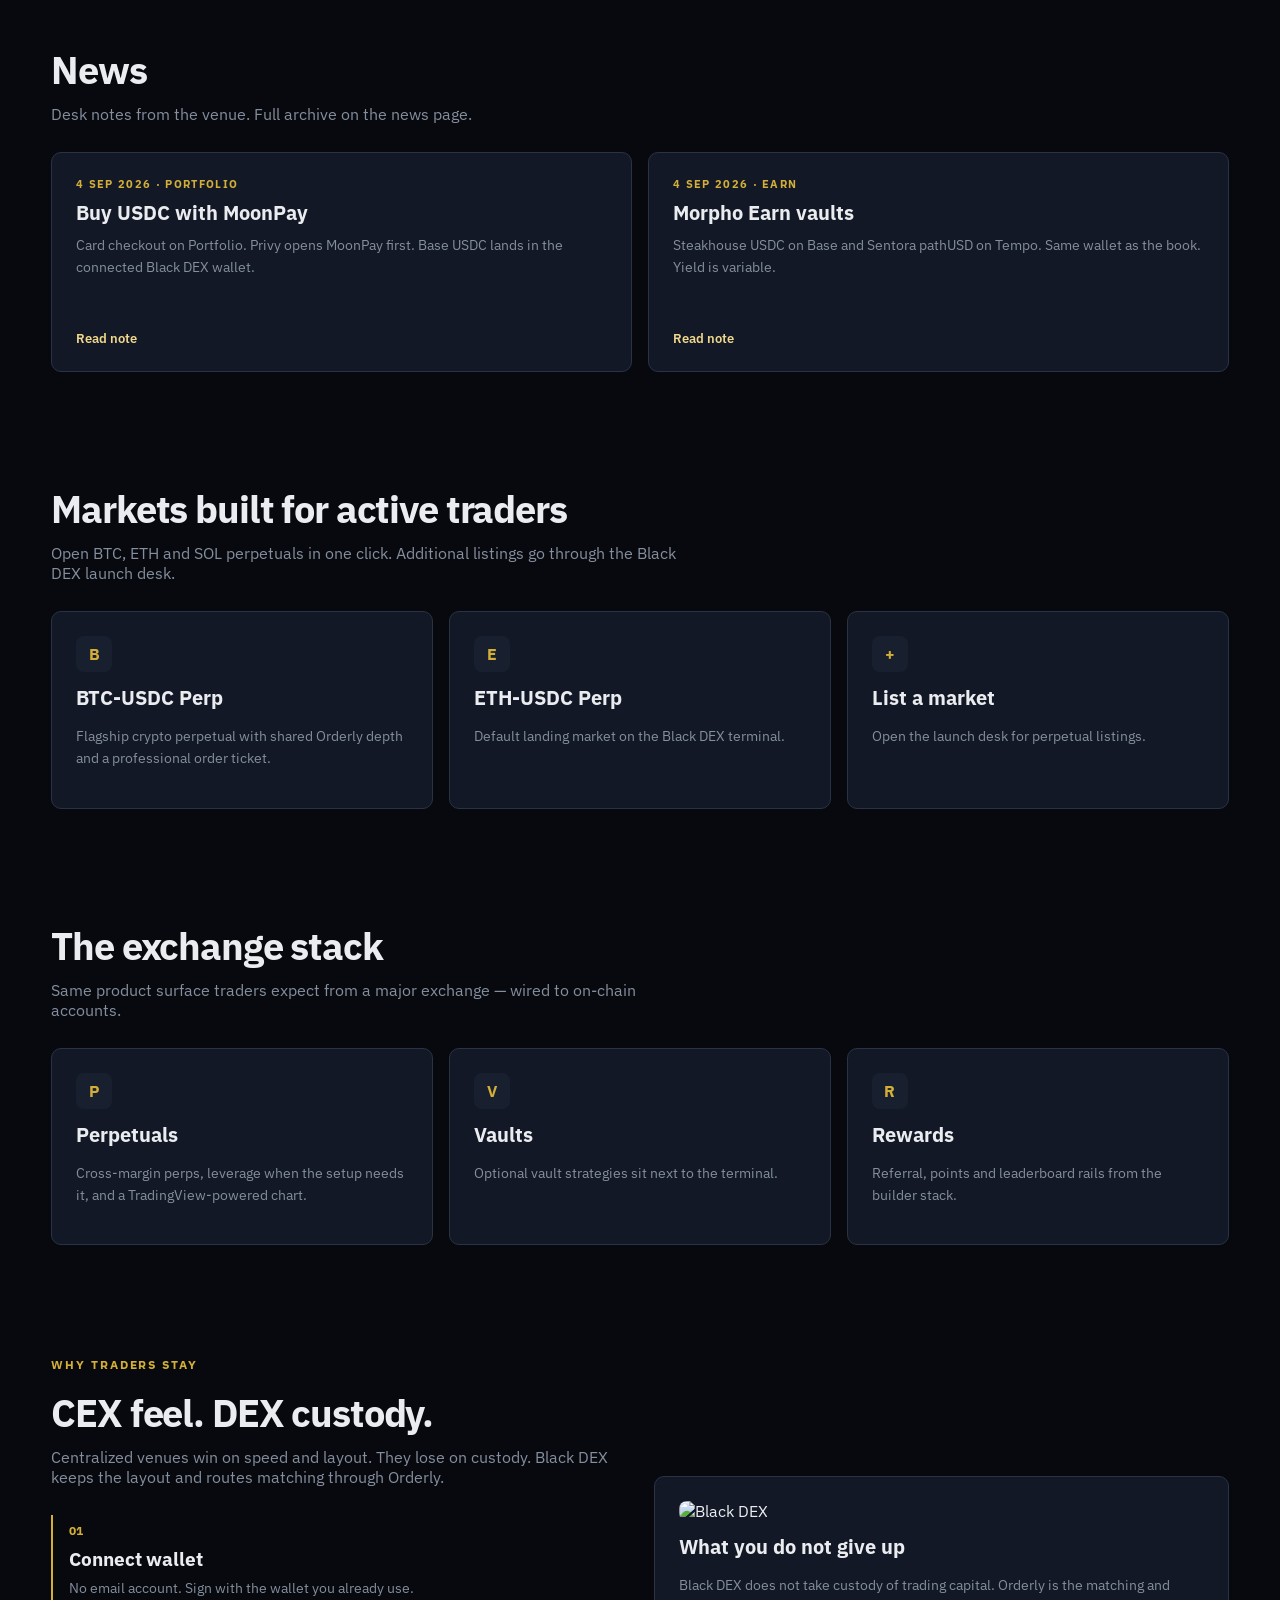
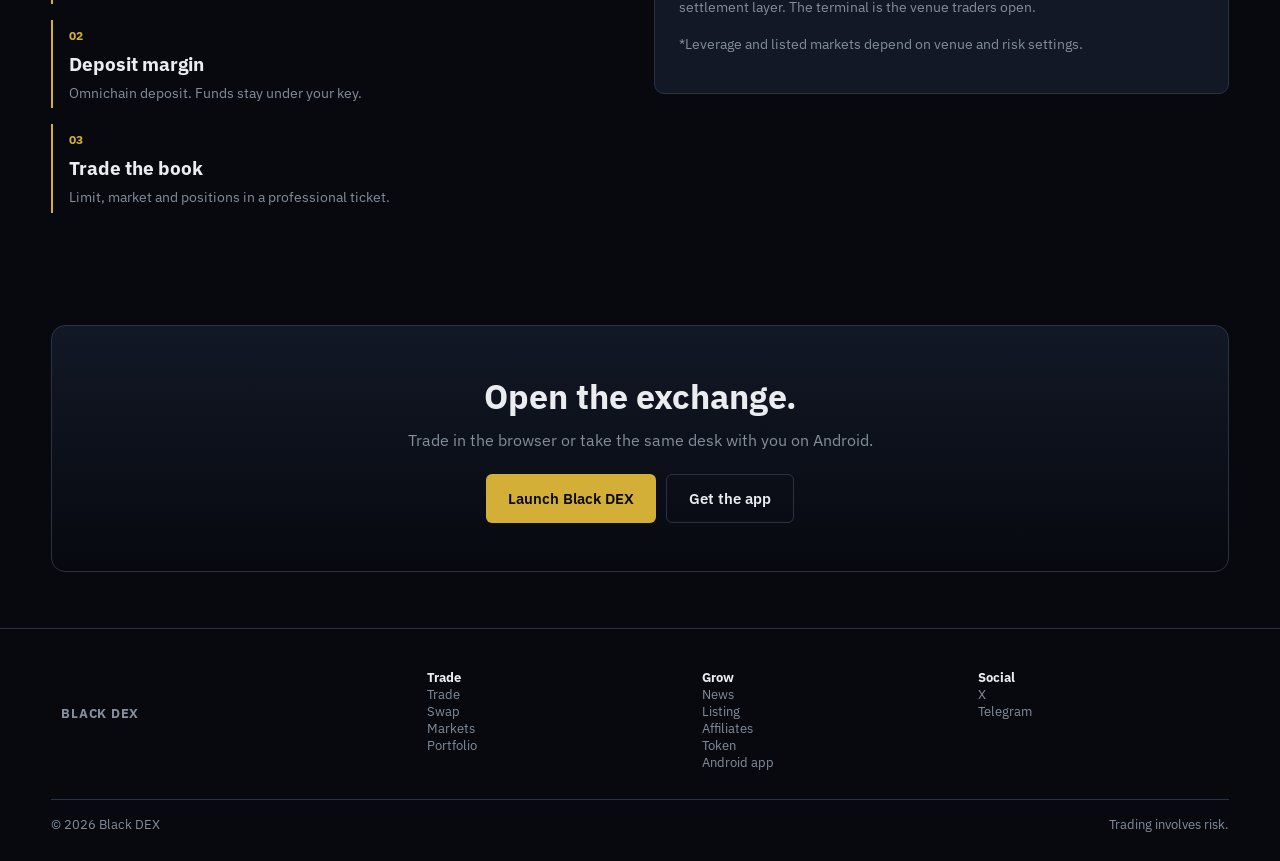
==== commit 86c71aa4: "Homepage news section and footer News link" ====
--- a/index.html
+++ b/index.html
@@ -61,6 +61,7 @@
       <a href="https://black-dex.online/markets">Markets</a>
       <a href="https://black-dex.online/leaderboard">Leaderboard</a>
       <a class="ghost" href="#app">Android</a>
+      <a class="ghost" href="/news.html">News</a>
       <a class="ghost" href="/listing.html">Listing</a>
     </div>
     <a class="btn gold" href="https://black-dex.online">Launch Exchange</a>
@@ -132,6 +133,24 @@
         </div>
       </div>
     </section>
+    <section class="wrap sec" id="news">
+      <h2>News</h2>
+      <p class="sub">Desk notes from the venue. Full archive on the news page.</p>
+      <div class="news-grid">
+        <a class="card news-card" href="/news.html#buy-usdc-moonpay">
+          <time>4 Sep 2026 · Portfolio</time>
+          <h3>Buy USDC with MoonPay</h3>
+          <p>Card checkout on Portfolio. Privy opens MoonPay first. Base USDC lands in the connected Black DEX wallet.</p>
+          <span class="more">Read note</span>
+        </a>
+        <a class="card news-card" href="/news.html#morpho-earn-vaults">
+          <time>4 Sep 2026 · Earn</time>
+          <h3>Morpho Earn vaults</h3>
+          <p>Steakhouse USDC on Base and Sentora pathUSD on Tempo. Same wallet as the book. Yield is variable.</p>
+          <span class="more">Read note</span>
+        </a>
+      </div>
+    </section>
     <section class="wrap sec" id="markets">
       <h2>Markets built for active traders</h2>
       <p class="sub">Open BTC, ETH and SOL perpetuals in one click. Additional listings go through the Black DEX launch desk.</p>
@@ -183,7 +202,7 @@
     <div class="fgrid">
       <div class="brand" style="margin-bottom:12px"><img src="https://black-dex.online/logo-secondary.webp" alt=""> BLACK DEX</div>
       <div><b style="color:#eaecef">Trade</b><br><a href="https://black-dex.online">Trade</a><br><a href="https://black-dex.online/swap">Swap</a><br><a href="https://black-dex.online/markets">Markets</a><br><a href="https://black-dex.online/portfolio">Portfolio</a></div>
-      <div><b style="color:#eaecef">Grow</b><br><a href="/listing.html">Listing</a><br><a href="/affiliates.html">Affiliates</a><br><a href="/token.html">Token</a><br><a href="#app">Android app</a></div>
+      <div><b style="color:#eaecef">Grow</b><br><a href="/news.html">News</a><br><a href="/listing.html">Listing</a><br><a href="/affiliates.html">Affiliates</a><br><a href="/token.html">Token</a><br><a href="#app">Android app</a></div>
       <div><b style="color:#eaecef">Social</b><br><a href="https://x.com/BlackDexOnline">X</a><br><a href="https://t.me/blackdexonlineadmin">Telegram</a></div>
     </div>
     <div class="copy"><span>© 2026 Black DEX</span><span>Trading involves risk.</span></div>
--- a/site.css
+++ b/site.css
@@ -6,7 +6,7 @@
 header{position:sticky;top:0;z-index:40;background:rgba(7,9,15,.92);backdrop-filter:blur(16px);border-bottom:1px solid var(--line)}
 nav{height:64px;display:flex;align-items:center;justify-content:space-between;gap:16px}
 .brand{display:flex;align-items:center;gap:10px;font-weight:700;letter-spacing:.06em;white-space:nowrap}
-.brand img{width:auto;height:36px;border-radius:6px;object-fit:contain;background:#07090f}
+.brand img{width:auto;height:32px;border-radius:6px;object-fit:contain;background:#07090f}
 .desk{display:flex;align-items:center;gap:4px;padding:4px;background:#0c1018;border:1px solid var(--line);border-radius:8px;overflow:auto}
 .desk a{display:inline-flex;align-items:center;justify-content:center;min-height:32px;padding:0 12px;border-radius:6px;color:var(--muted);font-size:11px;font-weight:700;letter-spacing:.12em;text-transform:uppercase;white-space:nowrap}
 .desk a:hover{color:var(--gold2);background:rgba(212,175,55,.08)}
@@ -14,6 +14,7 @@
 .btn{display:inline-flex;align-items:center;justify-content:center;padding:10px 16px;border-radius:6px;font-size:14px;font-weight:600}
 .btn.gold{background:var(--gold);color:#07090f}.btn.ghost{border:1px solid var(--line);color:var(--text)}
 .btn.lg{padding:14px 22px;font-size:15px}
+nav .btn{padding:0 12px;min-height:32px;height:32px;font-size:12px;font-weight:700;letter-spacing:.02em;white-space:nowrap;flex-shrink:0;border-radius:6px}
 .hero{padding:64px 0 36px}.kicker{color:var(--gold);font-size:12px;font-weight:700;letter-spacing:.16em;text-transform:uppercase;margin-bottom:16px}
 h1{font-size:clamp(36px,5vw,58px);line-height:1.05;letter-spacing:-.03em;margin:0 0 18px}
 .lead{color:var(--muted);font-size:17px;line-height:1.65;max-width:640px;margin:0 0 28px}
@@ -38,4 +39,11 @@
 footer a:hover{color:var(--gold)}.copy{border-top:1px solid var(--line);padding-top:16px;display:flex;justify-content:space-between;gap:16px;flex-wrap:wrap}
 details{border:1px solid var(--line);border-radius:8px;padding:14px 16px;background:var(--panel);margin-bottom:10px}
 summary{cursor:pointer;font-weight:600}details p{color:var(--muted);margin:10px 0 0;font-size:14px;line-height:1.6}
-@media(max-width:860px){.desk{display:none}.grid3,.grid2,.fgrid{grid-template-columns:1fr}h1{font-size:36px}.cta{padding:32px 18px}}
+.news-grid{display:grid;grid-template-columns:1fr 1fr;gap:16px}
+.news-card{display:flex;flex-direction:column;gap:8px;min-height:220px}
+.news-card time{color:var(--gold);font-size:11px;font-weight:700;letter-spacing:.12em;text-transform:uppercase}
+.news-card h3{margin:0}
+.news-card p{margin:0;flex:1}
+.news-card .more{color:var(--gold2);font-size:13px;font-weight:600}
+.news-post code{color:var(--gold2);font-size:13px}
+@media(max-width:860px){.desk{display:none}.grid3,.grid2,.fgrid,.news-grid{grid-template-columns:1fr}h1{font-size:36px}.cta{padding:32px 18px}}
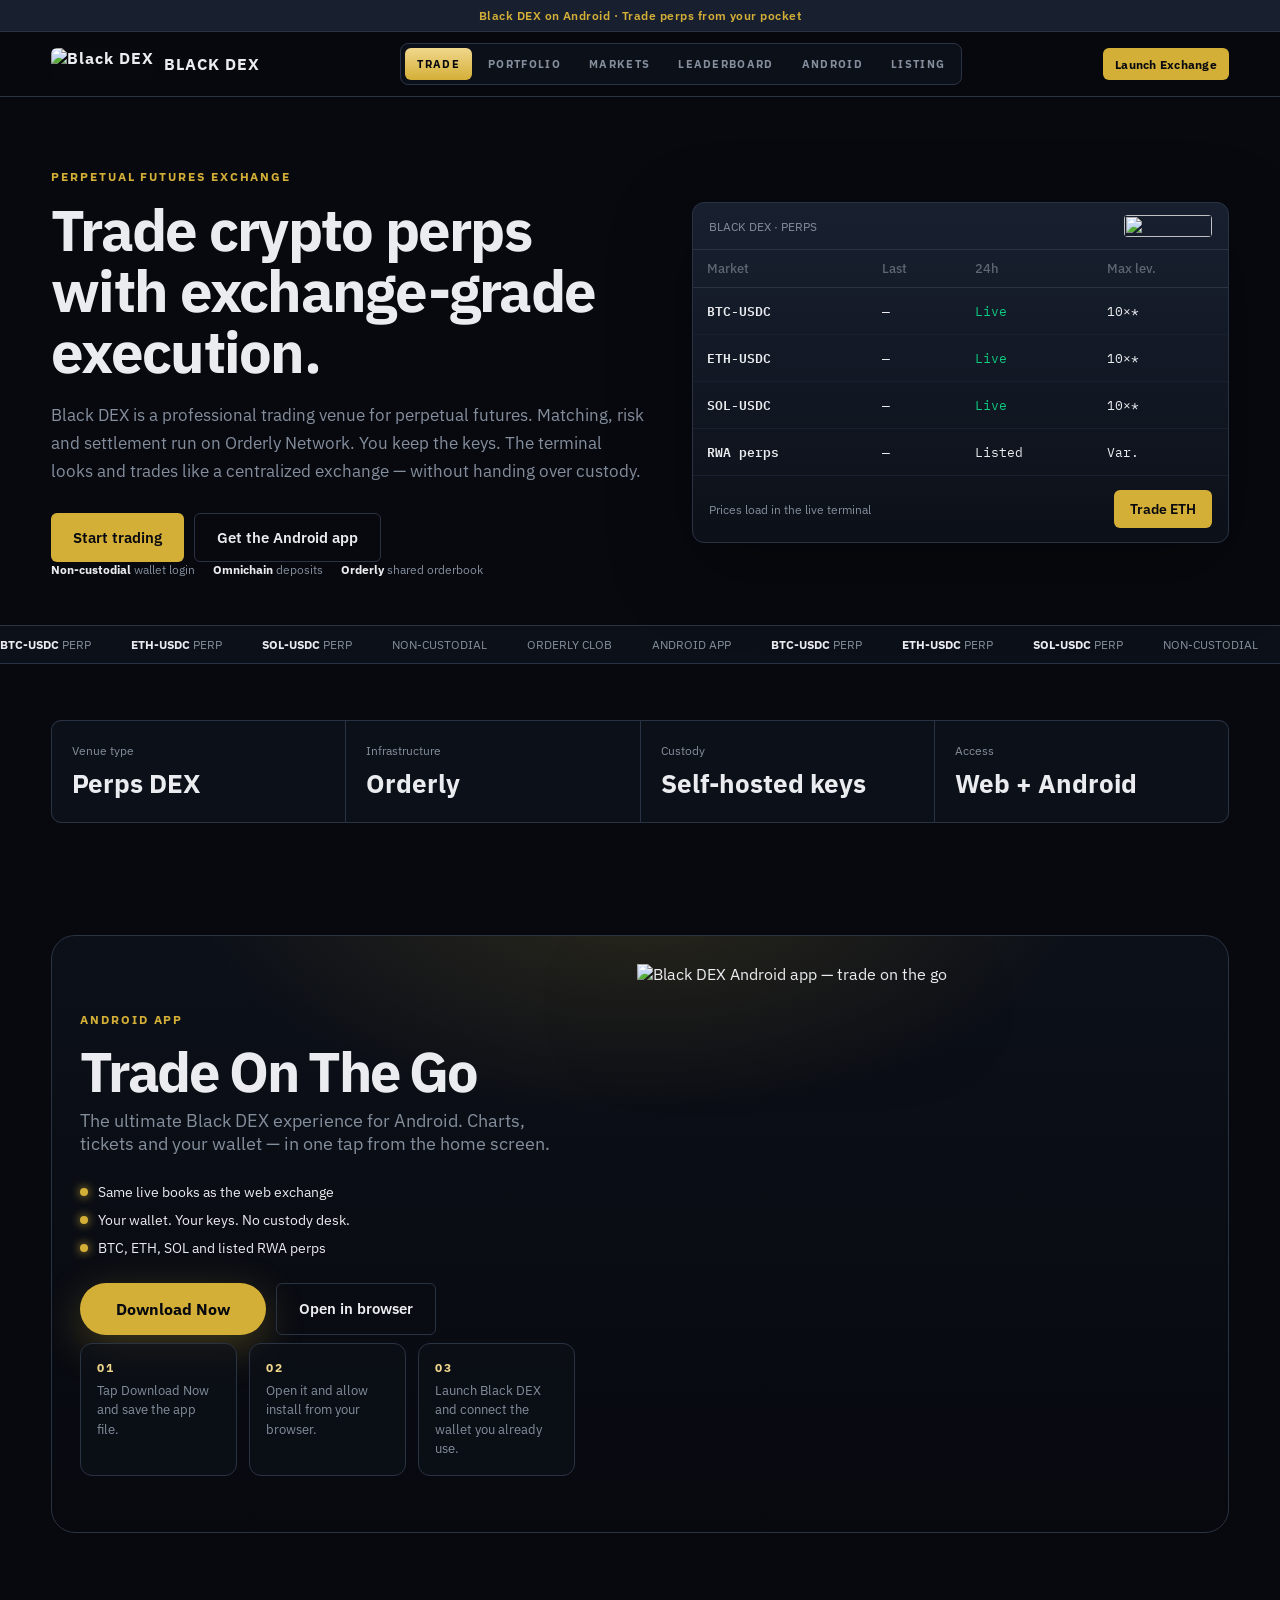
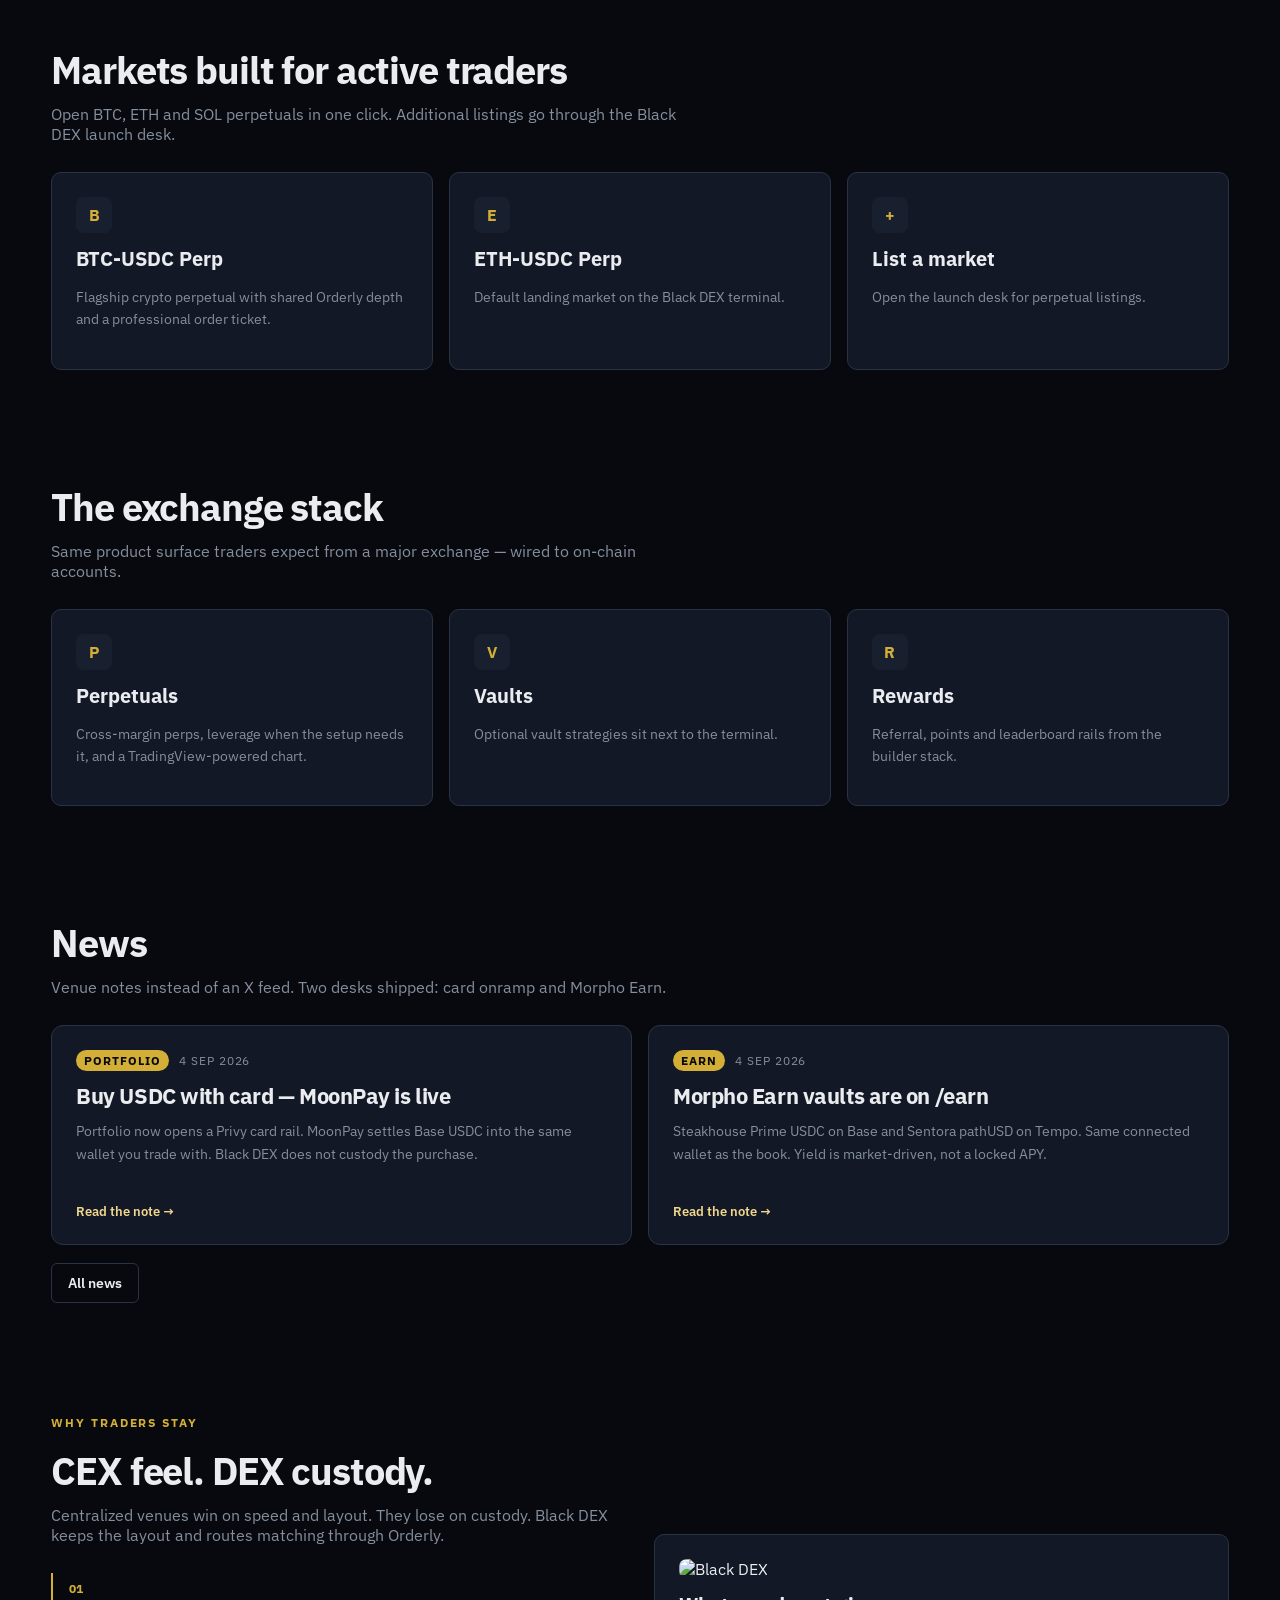
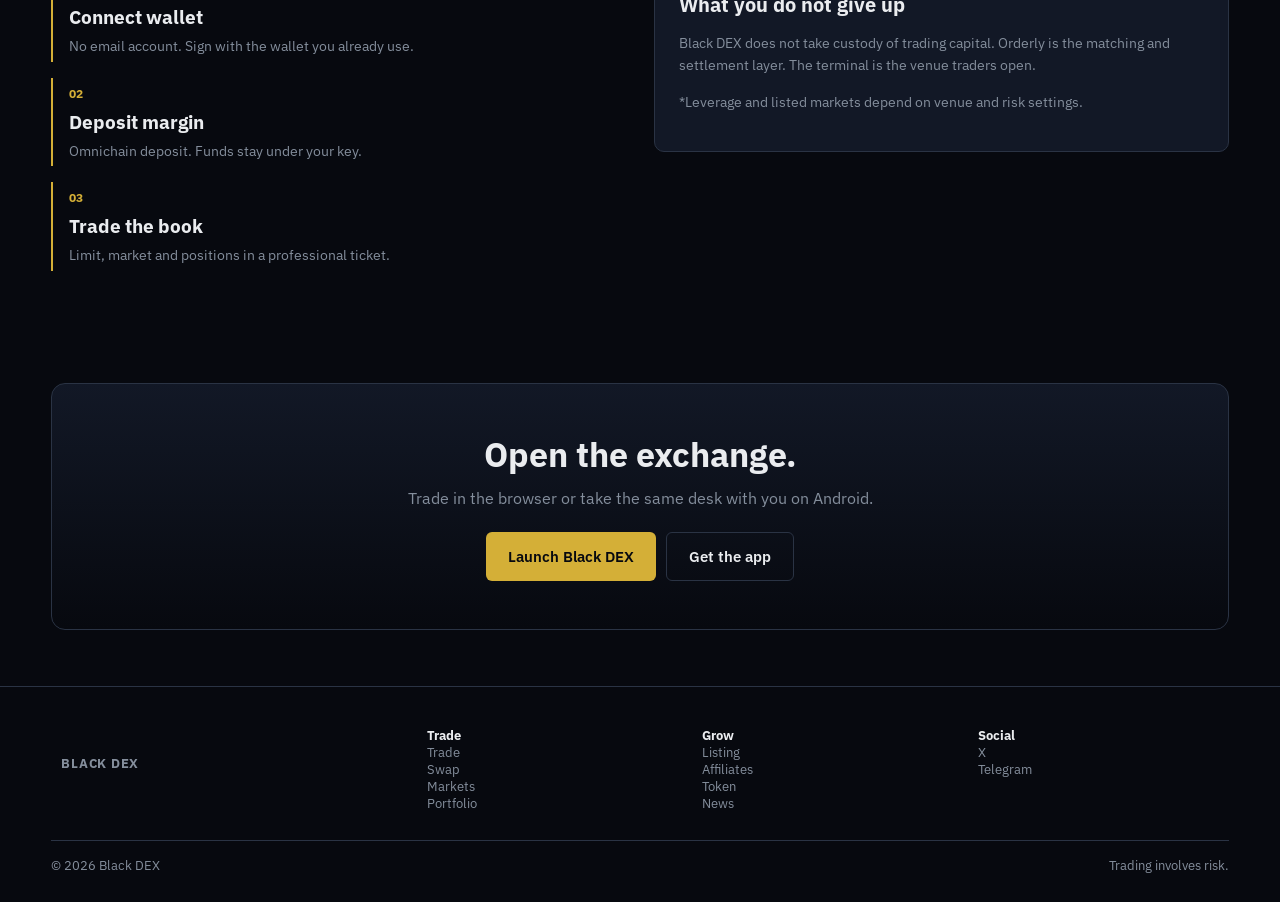
==== commit d1897a7c: "Replace X feed slot with News cards on main landing" ====
--- a/index.html
+++ b/index.html
@@ -61,7 +61,6 @@
       <a href="https://black-dex.online/markets">Markets</a>
       <a href="https://black-dex.online/leaderboard">Leaderboard</a>
       <a class="ghost" href="#app">Android</a>
-      <a class="ghost" href="/news.html">News</a>
       <a class="ghost" href="/listing.html">Listing</a>
     </div>
     <a class="btn gold" href="https://black-dex.online">Launch Exchange</a>
@@ -133,24 +132,6 @@
         </div>
       </div>
     </section>
-    <section class="wrap sec" id="news">
-      <h2>News</h2>
-      <p class="sub">Desk notes from the venue. Full archive on the news page.</p>
-      <div class="news-grid">
-        <a class="card news-card" href="/news.html#buy-usdc-moonpay">
-          <time>4 Sep 2026 · Portfolio</time>
-          <h3>Buy USDC with MoonPay</h3>
-          <p>Card checkout on Portfolio. Privy opens MoonPay first. Base USDC lands in the connected Black DEX wallet.</p>
-          <span class="more">Read note</span>
-        </a>
-        <a class="card news-card" href="/news.html#morpho-earn-vaults">
-          <time>4 Sep 2026 · Earn</time>
-          <h3>Morpho Earn vaults</h3>
-          <p>Steakhouse USDC on Base and Sentora pathUSD on Tempo. Same wallet as the book. Yield is variable.</p>
-          <span class="more">Read note</span>
-        </a>
-      </div>
-    </section>
     <section class="wrap sec" id="markets">
       <h2>Markets built for active traders</h2>
       <p class="sub">Open BTC, ETH and SOL perpetuals in one click. Additional listings go through the Black DEX launch desk.</p>
@@ -167,6 +148,27 @@
         <article class="card"><div class="ico">P</div><h3>Perpetuals</h3><p>Cross-margin perps, leverage when the setup needs it, and a TradingView-powered chart.</p></article>
         <article class="card"><div class="ico">V</div><h3>Vaults</h3><p>Optional vault strategies sit next to the terminal.</p></article>
         <article class="card"><div class="ico">R</div><h3>Rewards</h3><p>Referral, points and leaderboard rails from the builder stack.</p></article>
+      </div>
+    </section>
+    <section class="wrap sec" id="news">
+      <h2>News</h2>
+      <p class="sub">Venue notes instead of an X feed. Two desks shipped: card onramp and Morpho Earn.</p>
+      <div class="news-grid">
+        <a class="news-card" href="/news.html#buy-usdc-moonpay">
+          <div class="meta"><span class="tag">Portfolio</span><span>4 Sep 2026</span></div>
+          <h3>Buy USDC with card — MoonPay is live</h3>
+          <p>Portfolio now opens a Privy card rail. MoonPay settles Base USDC into the same wallet you trade with. Black DEX does not custody the purchase.</p>
+          <span class="more">Read the note →</span>
+        </a>
+        <a class="news-card" href="/news.html#morpho-earn">
+          <div class="meta"><span class="tag">Earn</span><span>4 Sep 2026</span></div>
+          <h3>Morpho Earn vaults are on /earn</h3>
+          <p>Steakhouse Prime USDC on Base and Sentora pathUSD on Tempo. Same connected wallet as the book. Yield is market-driven, not a locked APY.</p>
+          <span class="more">Read the note →</span>
+        </a>
+      </div>
+      <div class="actions" style="margin-top:18px">
+        <a class="btn ghost" href="/news.html">All news</a>
       </div>
     </section>
     <section class="wrap sec" id="why">
@@ -202,7 +204,7 @@
     <div class="fgrid">
       <div class="brand" style="margin-bottom:12px"><img src="https://black-dex.online/logo-secondary.webp" alt=""> BLACK DEX</div>
       <div><b style="color:#eaecef">Trade</b><br><a href="https://black-dex.online">Trade</a><br><a href="https://black-dex.online/swap">Swap</a><br><a href="https://black-dex.online/markets">Markets</a><br><a href="https://black-dex.online/portfolio">Portfolio</a></div>
-      <div><b style="color:#eaecef">Grow</b><br><a href="/news.html">News</a><br><a href="/listing.html">Listing</a><br><a href="/affiliates.html">Affiliates</a><br><a href="/token.html">Token</a><br><a href="#app">Android app</a></div>
+      <div><b style="color:#eaecef">Grow</b><br><a href="/listing.html">Listing</a><br><a href="/affiliates.html">Affiliates</a><br><a href="/token.html">Token</a><br><a href="/news.html">News</a></div>
       <div><b style="color:#eaecef">Social</b><br><a href="https://x.com/BlackDexOnline">X</a><br><a href="https://t.me/blackdexonlineadmin">Telegram</a></div>
     </div>
     <div class="copy"><span>© 2026 Black DEX</span><span>Trading involves risk.</span></div>
--- a/site.css
+++ b/site.css
@@ -40,10 +40,17 @@
 details{border:1px solid var(--line);border-radius:8px;padding:14px 16px;background:var(--panel);margin-bottom:10px}
 summary{cursor:pointer;font-weight:600}details p{color:var(--muted);margin:10px 0 0;font-size:14px;line-height:1.6}
 .news-grid{display:grid;grid-template-columns:1fr 1fr;gap:16px}
-.news-card{display:flex;flex-direction:column;gap:8px;min-height:220px}
-.news-card time{color:var(--gold);font-size:11px;font-weight:700;letter-spacing:.12em;text-transform:uppercase}
-.news-card h3{margin:0}
-.news-card p{margin:0;flex:1}
+.news-card{display:flex;flex-direction:column;gap:10px;background:var(--panel);border:1px solid var(--line);border-radius:12px;padding:24px;min-height:220px}
+.news-card:hover{border-color:rgba(212,175,55,.45)}
+.news-card .meta{display:flex;align-items:center;gap:10px;color:var(--muted);font-size:12px;letter-spacing:.08em;text-transform:uppercase}
+.news-card .tag{color:#07090f;background:var(--gold);border-radius:999px;padding:3px 8px;font-weight:700;letter-spacing:.08em}
+.news-card h3{margin:0;font-size:22px;letter-spacing:-.02em}
+.news-card p{margin:0;color:var(--muted);line-height:1.6;font-size:14px;flex:1}
 .news-card .more{color:var(--gold2);font-size:13px;font-weight:600}
-.news-post code{color:var(--gold2);font-size:13px}
+.news-article{max-width:760px}
+.news-article .meta{color:var(--muted);font-size:13px;margin:0 0 18px}
+.news-article h1{font-size:clamp(32px,4vw,46px)}
+.news-article p{color:var(--muted);line-height:1.7;font-size:16px}
+.news-article b{color:var(--text)}
+.news-list{display:grid;gap:16px}
 @media(max-width:860px){.desk{display:none}.grid3,.grid2,.fgrid,.news-grid{grid-template-columns:1fr}h1{font-size:36px}.cta{padding:32px 18px}}
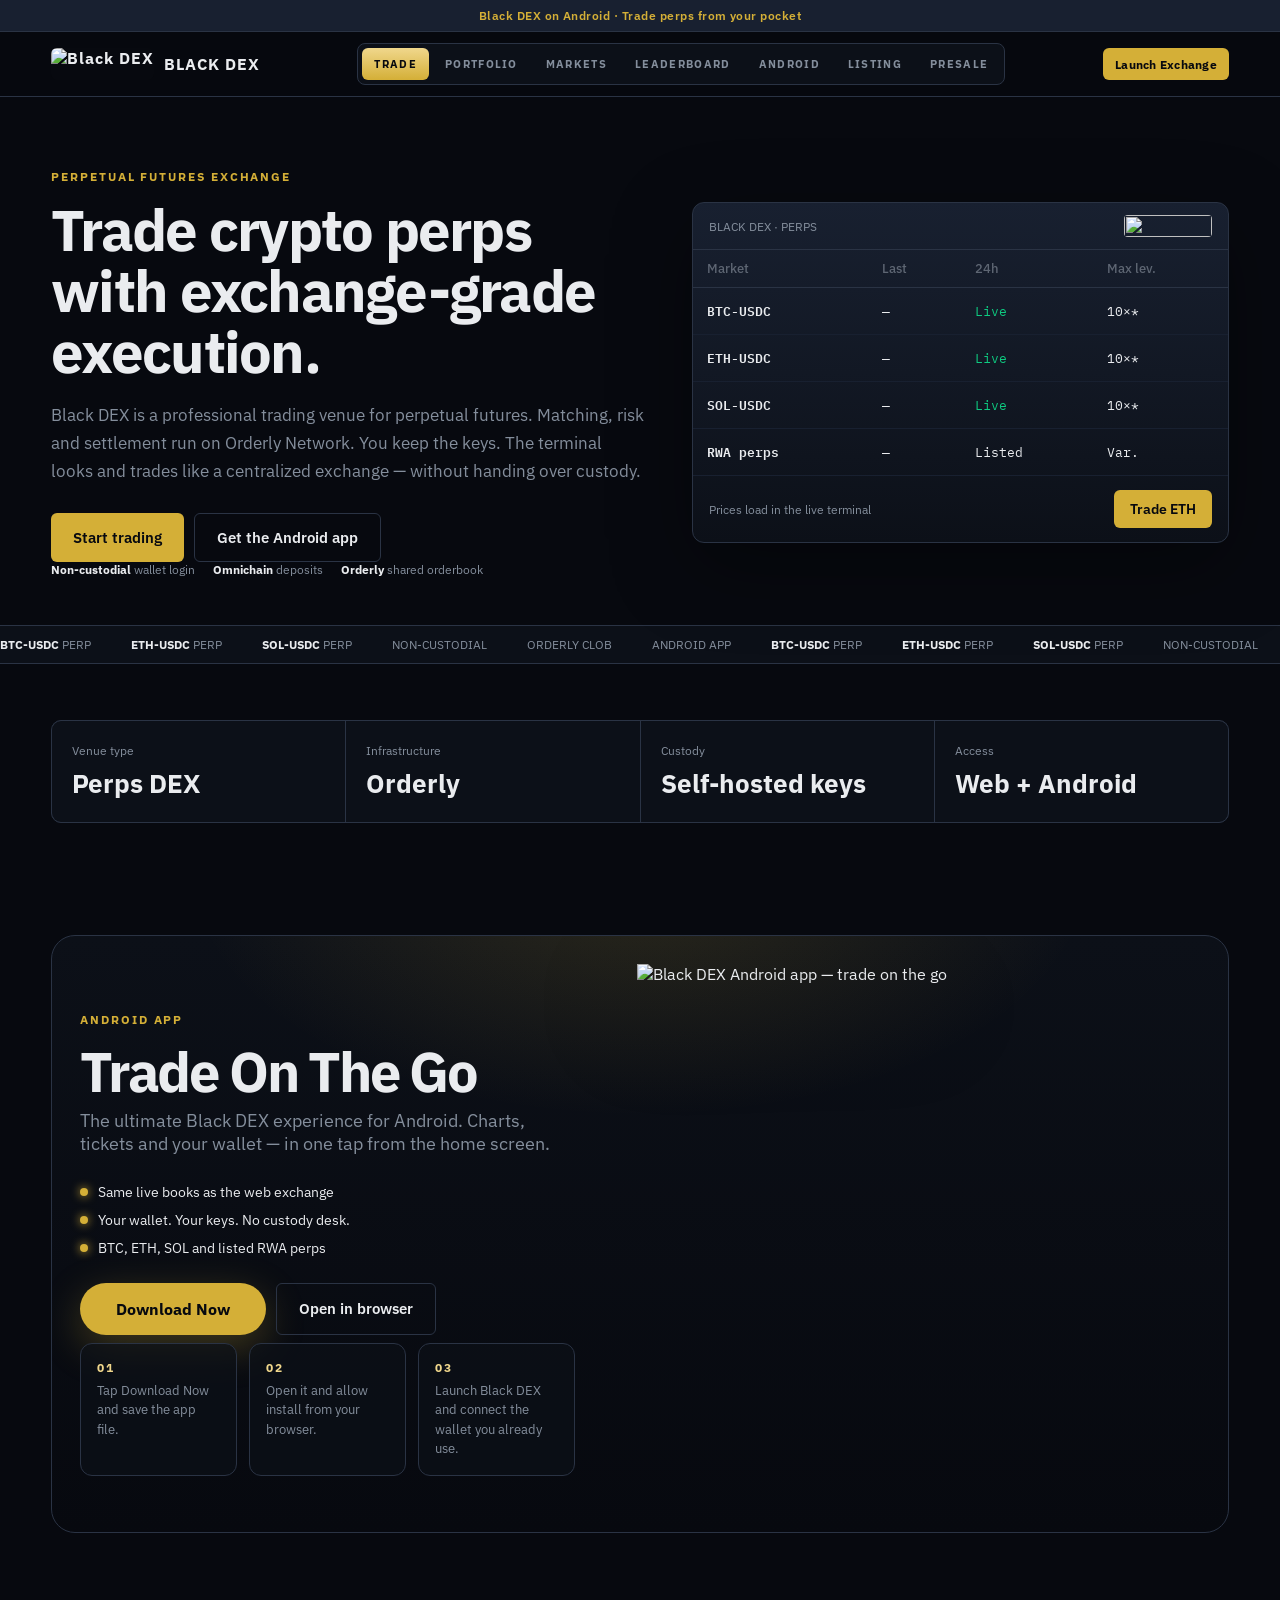
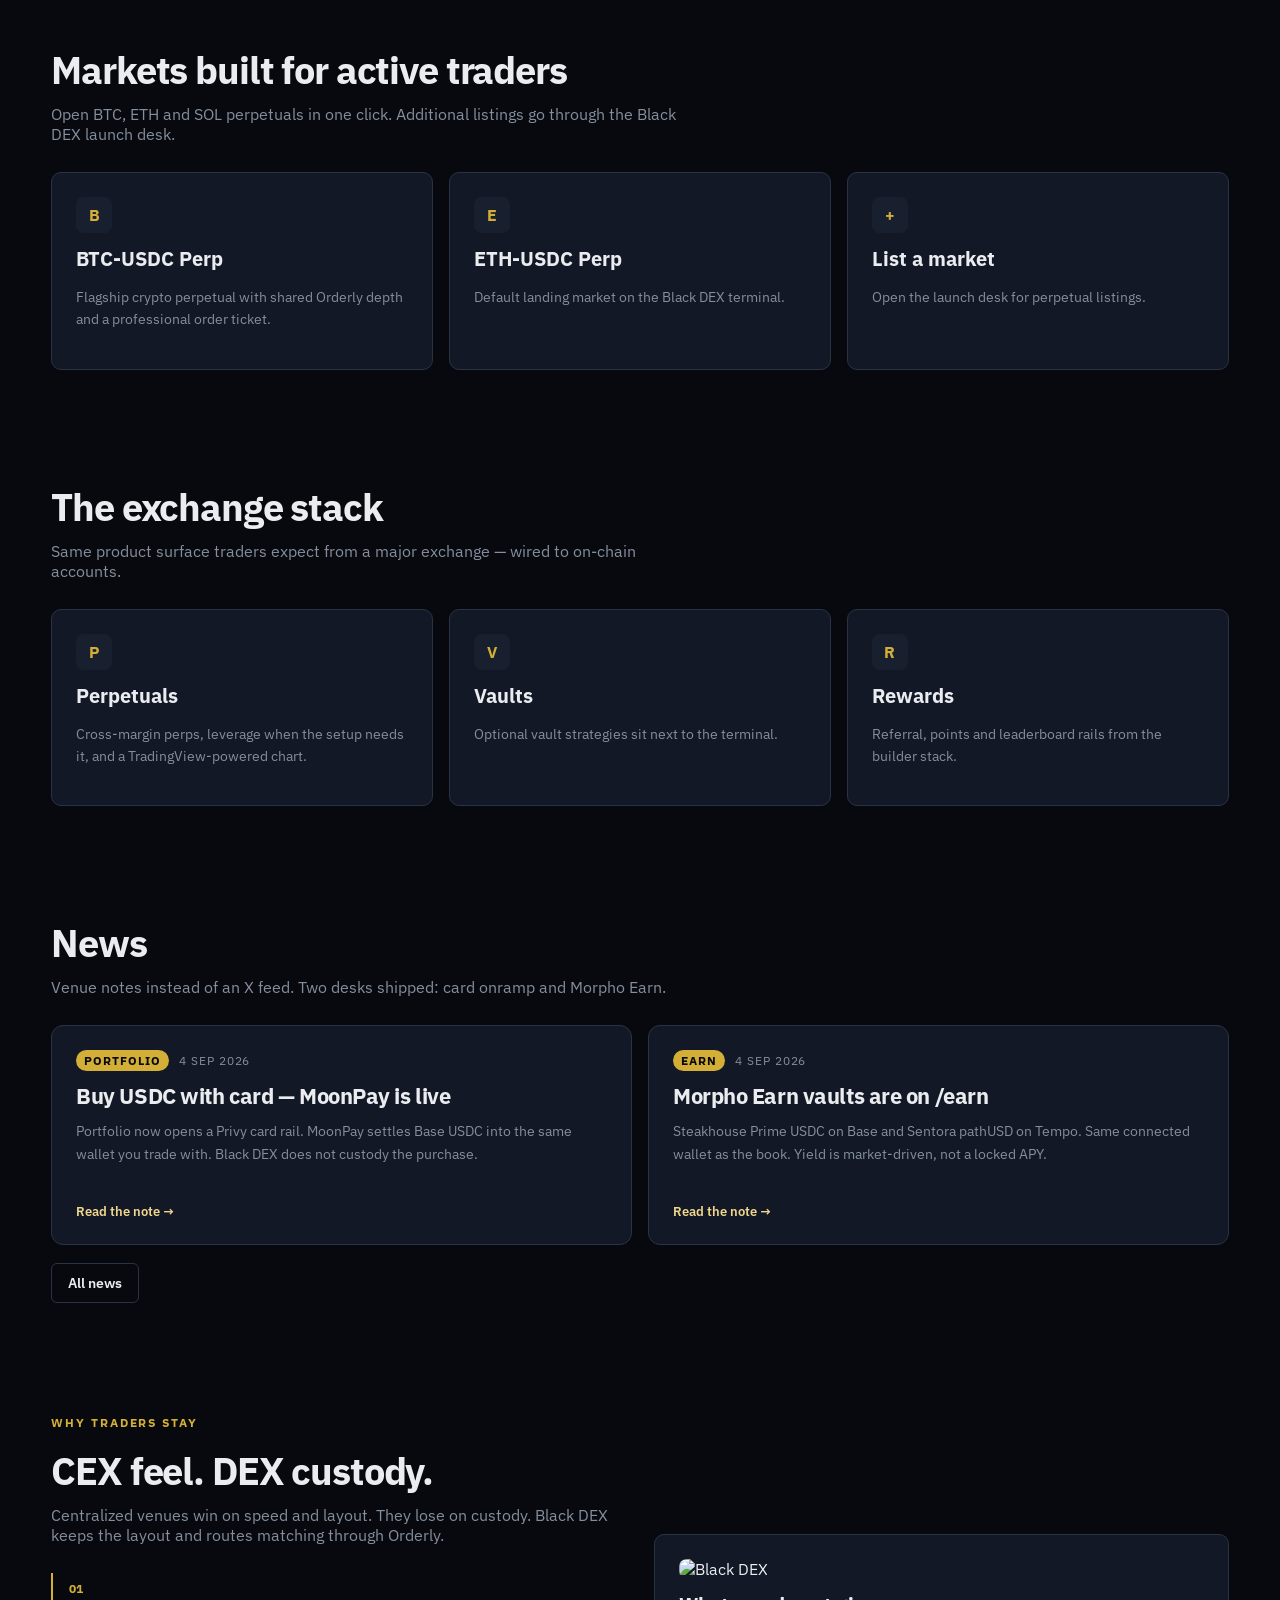
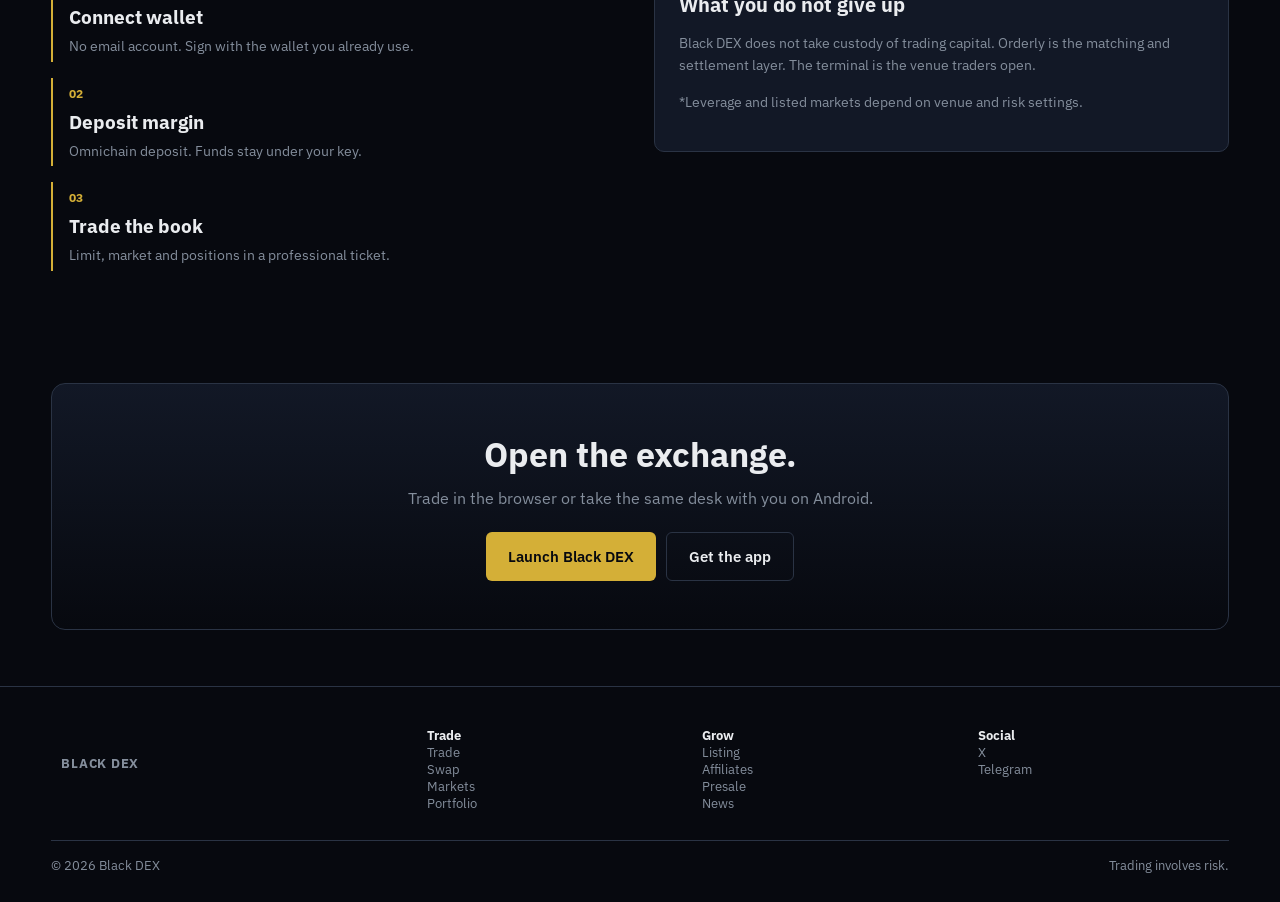
==== commit 66ec84c1: "feat: link presale from Black DEX homepage" ====
--- a/index.html
+++ b/index.html
@@ -62,6 +62,7 @@
       <a href="https://black-dex.online/leaderboard">Leaderboard</a>
       <a class="ghost" href="#app">Android</a>
       <a class="ghost" href="/listing.html">Listing</a>
+      <a class="ghost" href="/presale/">Presale</a>
     </div>
     <a class="btn gold" href="https://black-dex.online">Launch Exchange</a>
   </nav></div></header>
@@ -204,7 +205,7 @@
     <div class="fgrid">
       <div class="brand" style="margin-bottom:12px"><img src="https://black-dex.online/logo-secondary.webp" alt=""> BLACK DEX</div>
       <div><b style="color:#eaecef">Trade</b><br><a href="https://black-dex.online">Trade</a><br><a href="https://black-dex.online/swap">Swap</a><br><a href="https://black-dex.online/markets">Markets</a><br><a href="https://black-dex.online/portfolio">Portfolio</a></div>
-      <div><b style="color:#eaecef">Grow</b><br><a href="/listing.html">Listing</a><br><a href="/affiliates.html">Affiliates</a><br><a href="/token.html">Token</a><br><a href="/news.html">News</a></div>
+      <div><b style="color:#eaecef">Grow</b><br><a href="/listing.html">Listing</a><br><a href="/affiliates.html">Affiliates</a><br><a href="/presale/">Presale</a><br><a href="/news.html">News</a></div>
       <div><b style="color:#eaecef">Social</b><br><a href="https://x.com/BlackDexOnline">X</a><br><a href="https://t.me/blackdexonlineadmin">Telegram</a></div>
     </div>
     <div class="copy"><span>© 2026 Black DEX</span><span>Trading involves risk.</span></div>
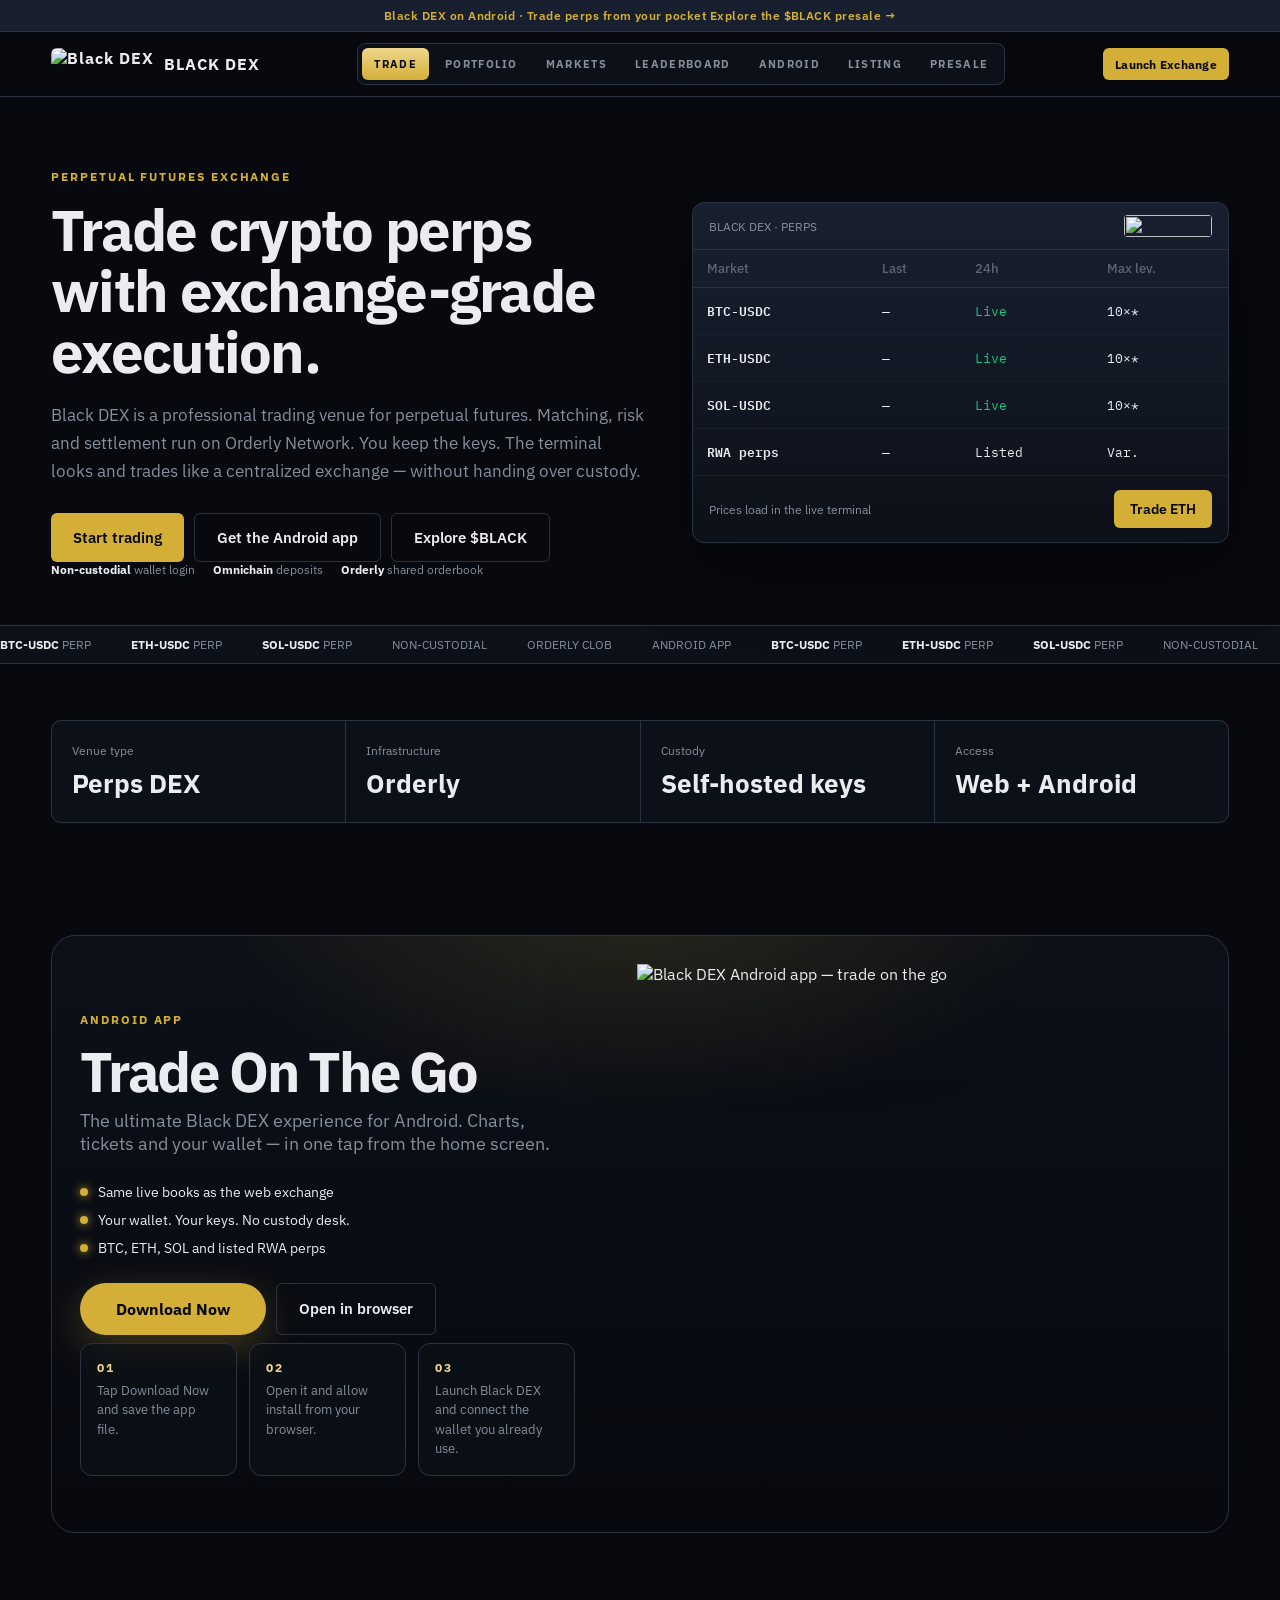
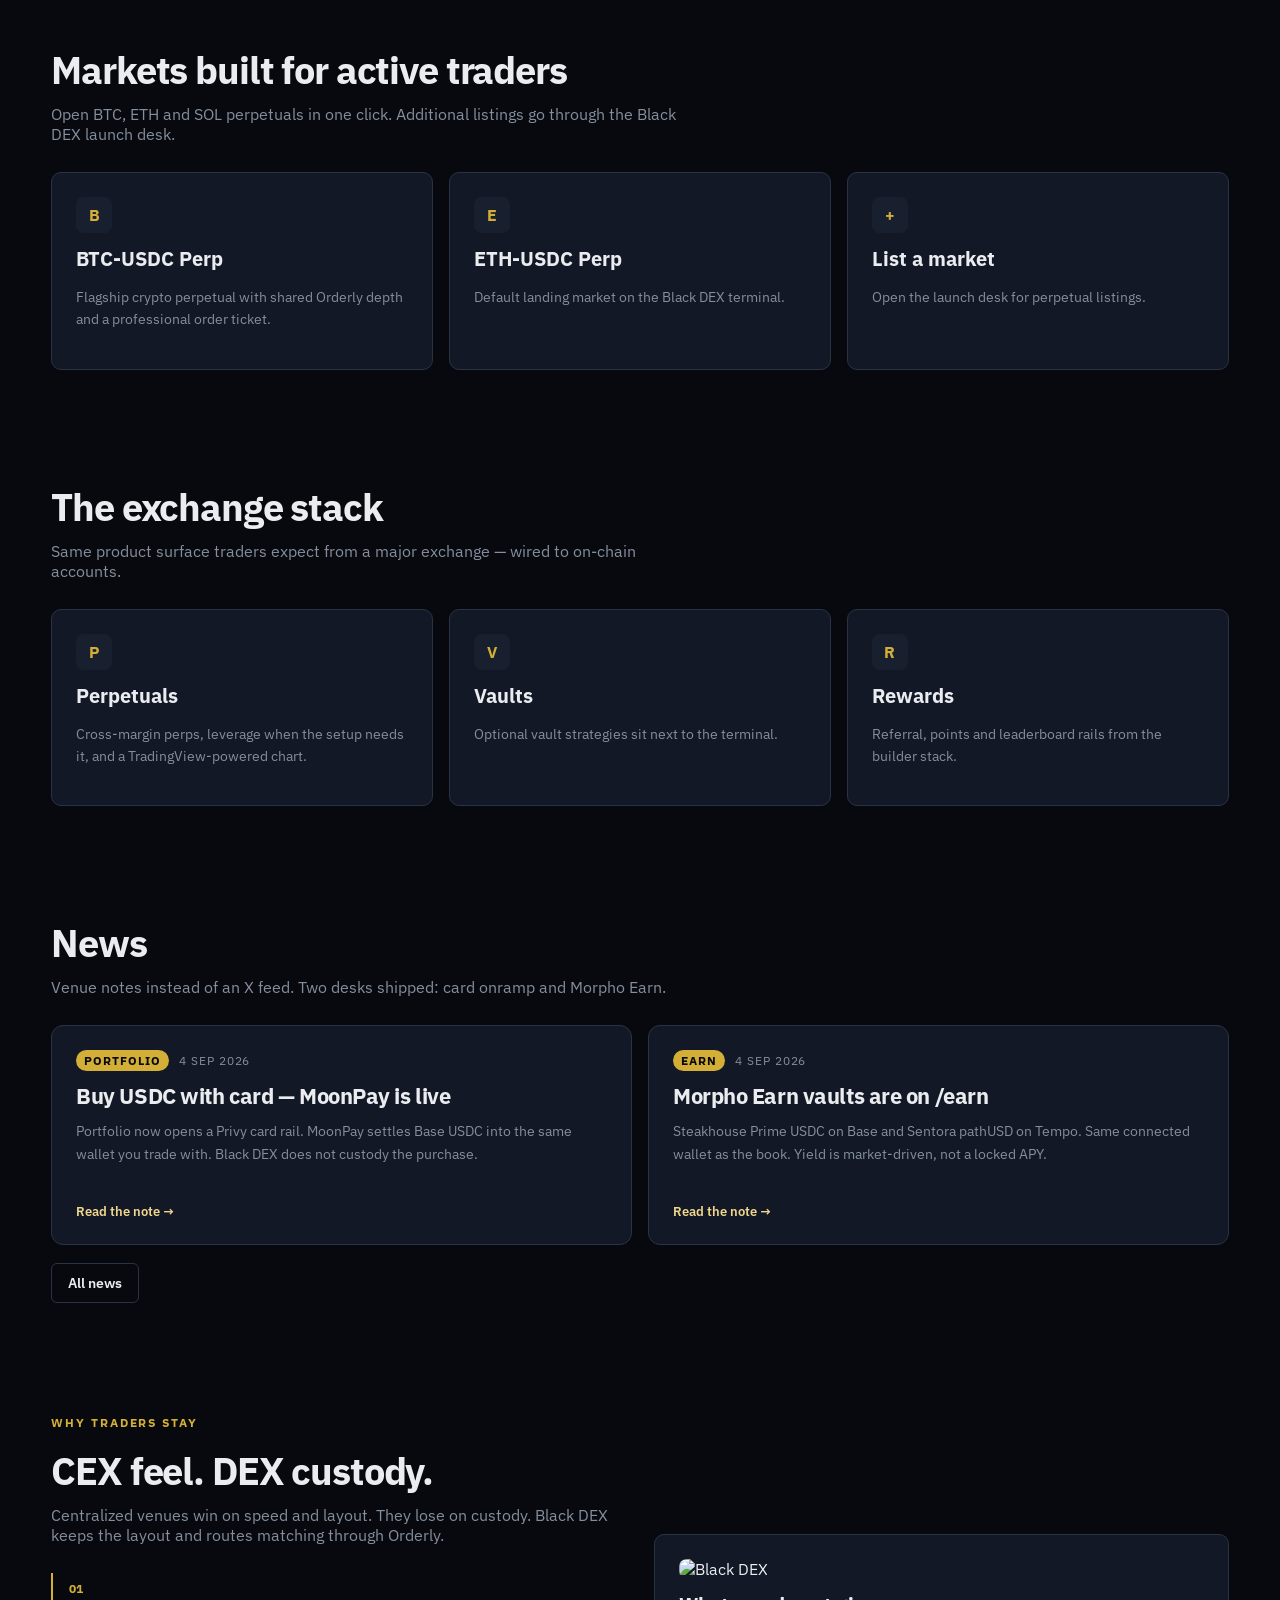
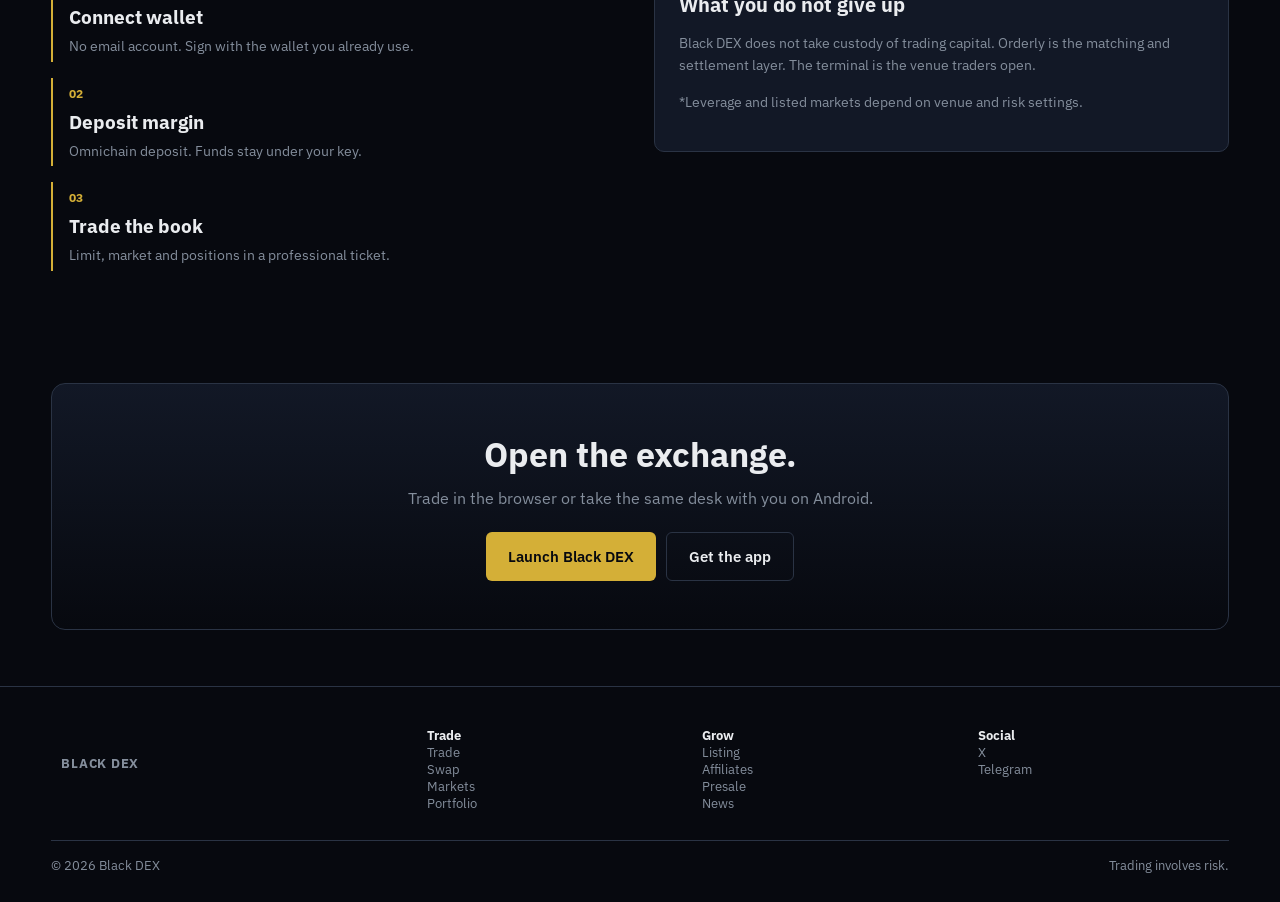
==== commit eead46bc: "Add mobile-visible presale link and homepage CTA" ====
--- a/index.html
+++ b/index.html
@@ -52,7 +52,7 @@
   </style>
 </head>
 <body>
-  <div class="ann">Black DEX on Android · Trade perps from your pocket</div>
+  <div class="ann">Black DEX on Android · Trade perps from your pocket <a href="/presale/">Explore the $BLACK presale →</a></div>
   <header><div class="wrap"><nav>
     <a class="brand" href="#top"><img src="https://black-dex.online/logo-secondary.webp" alt="Black DEX"> BLACK DEX</a>
     <div class="desk" role="navigation" aria-label="Exchange desk">
@@ -75,6 +75,7 @@
         <div class="actions">
           <a class="btn gold lg" href="https://black-dex.online">Start trading</a>
           <a class="btn ghost lg" href="#app">Get the Android app</a>
+          <a class="btn ghost lg" href="/presale/">Explore $BLACK</a>
         </div>
         <div class="trust"><span><b>Non-custodial</b> wallet login</span><span><b>Omnichain</b> deposits</span><span><b>Orderly</b> shared orderbook</span></div>
       </div>
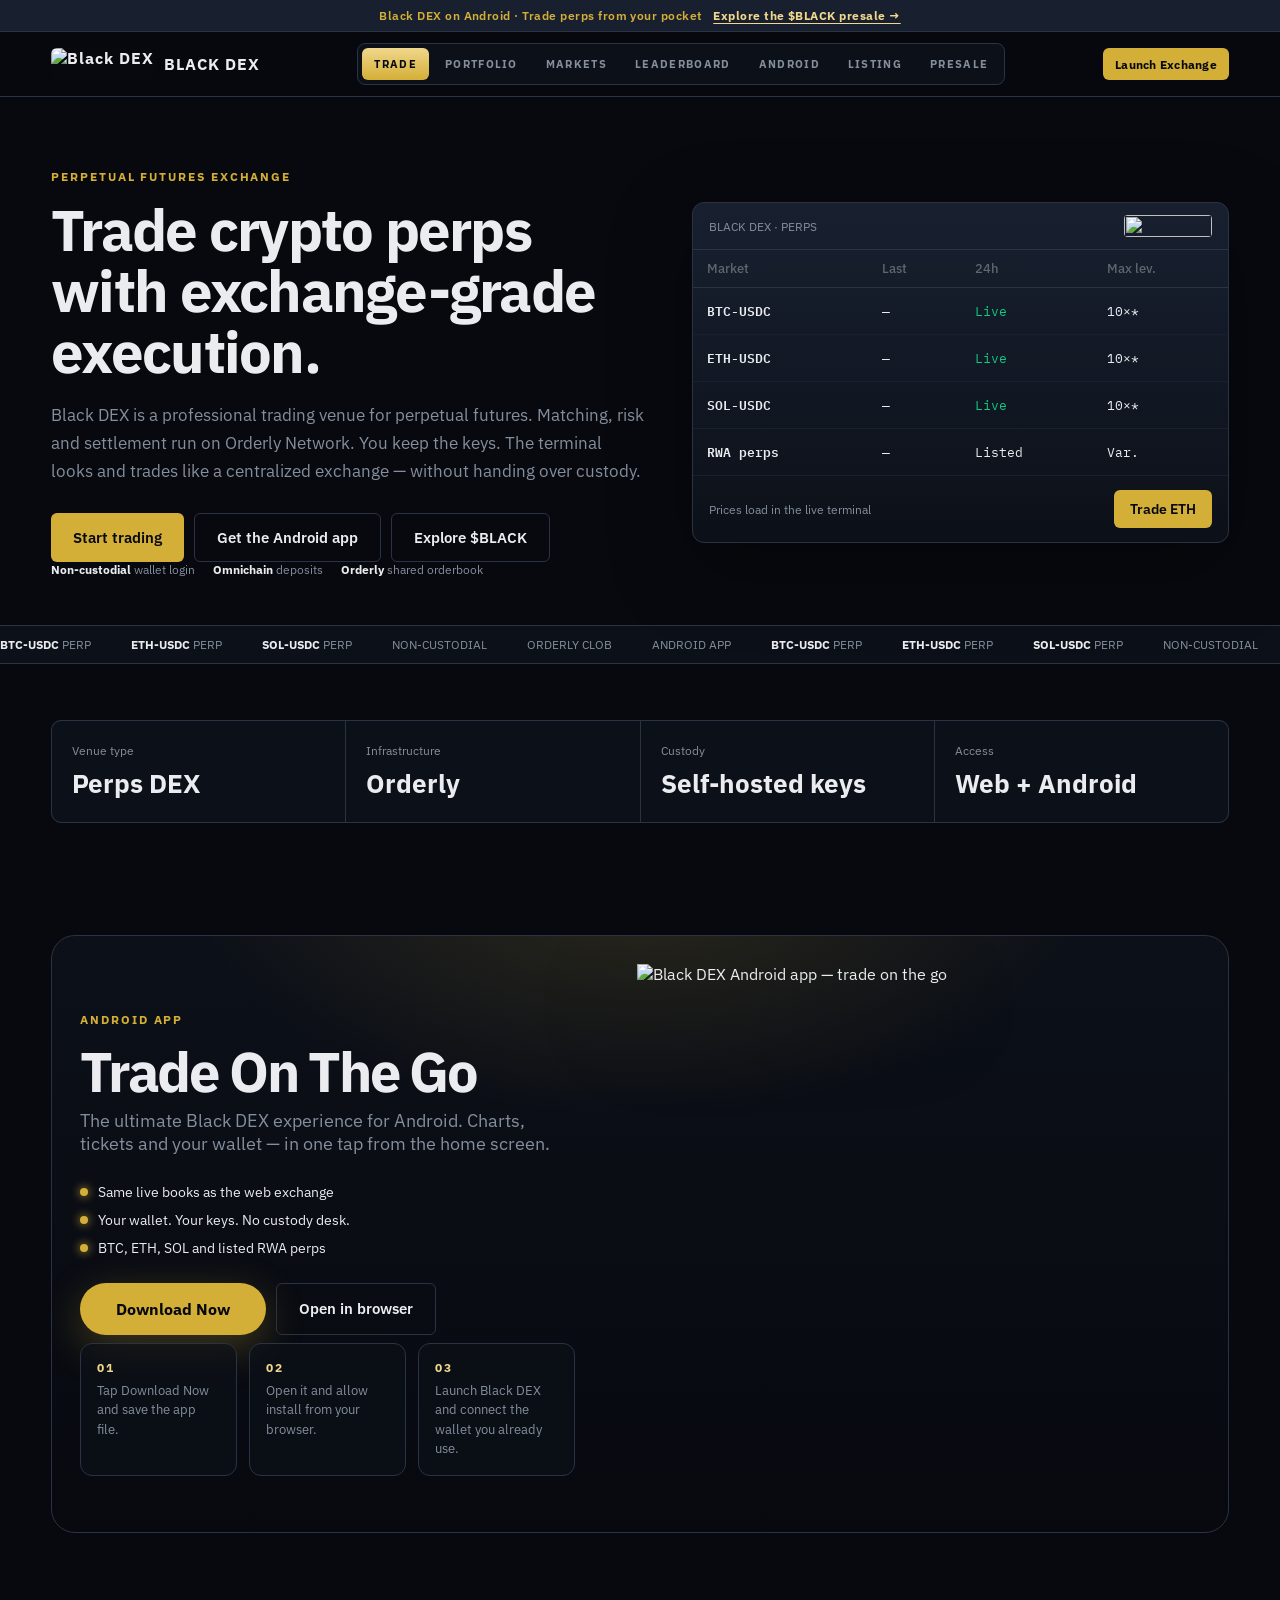
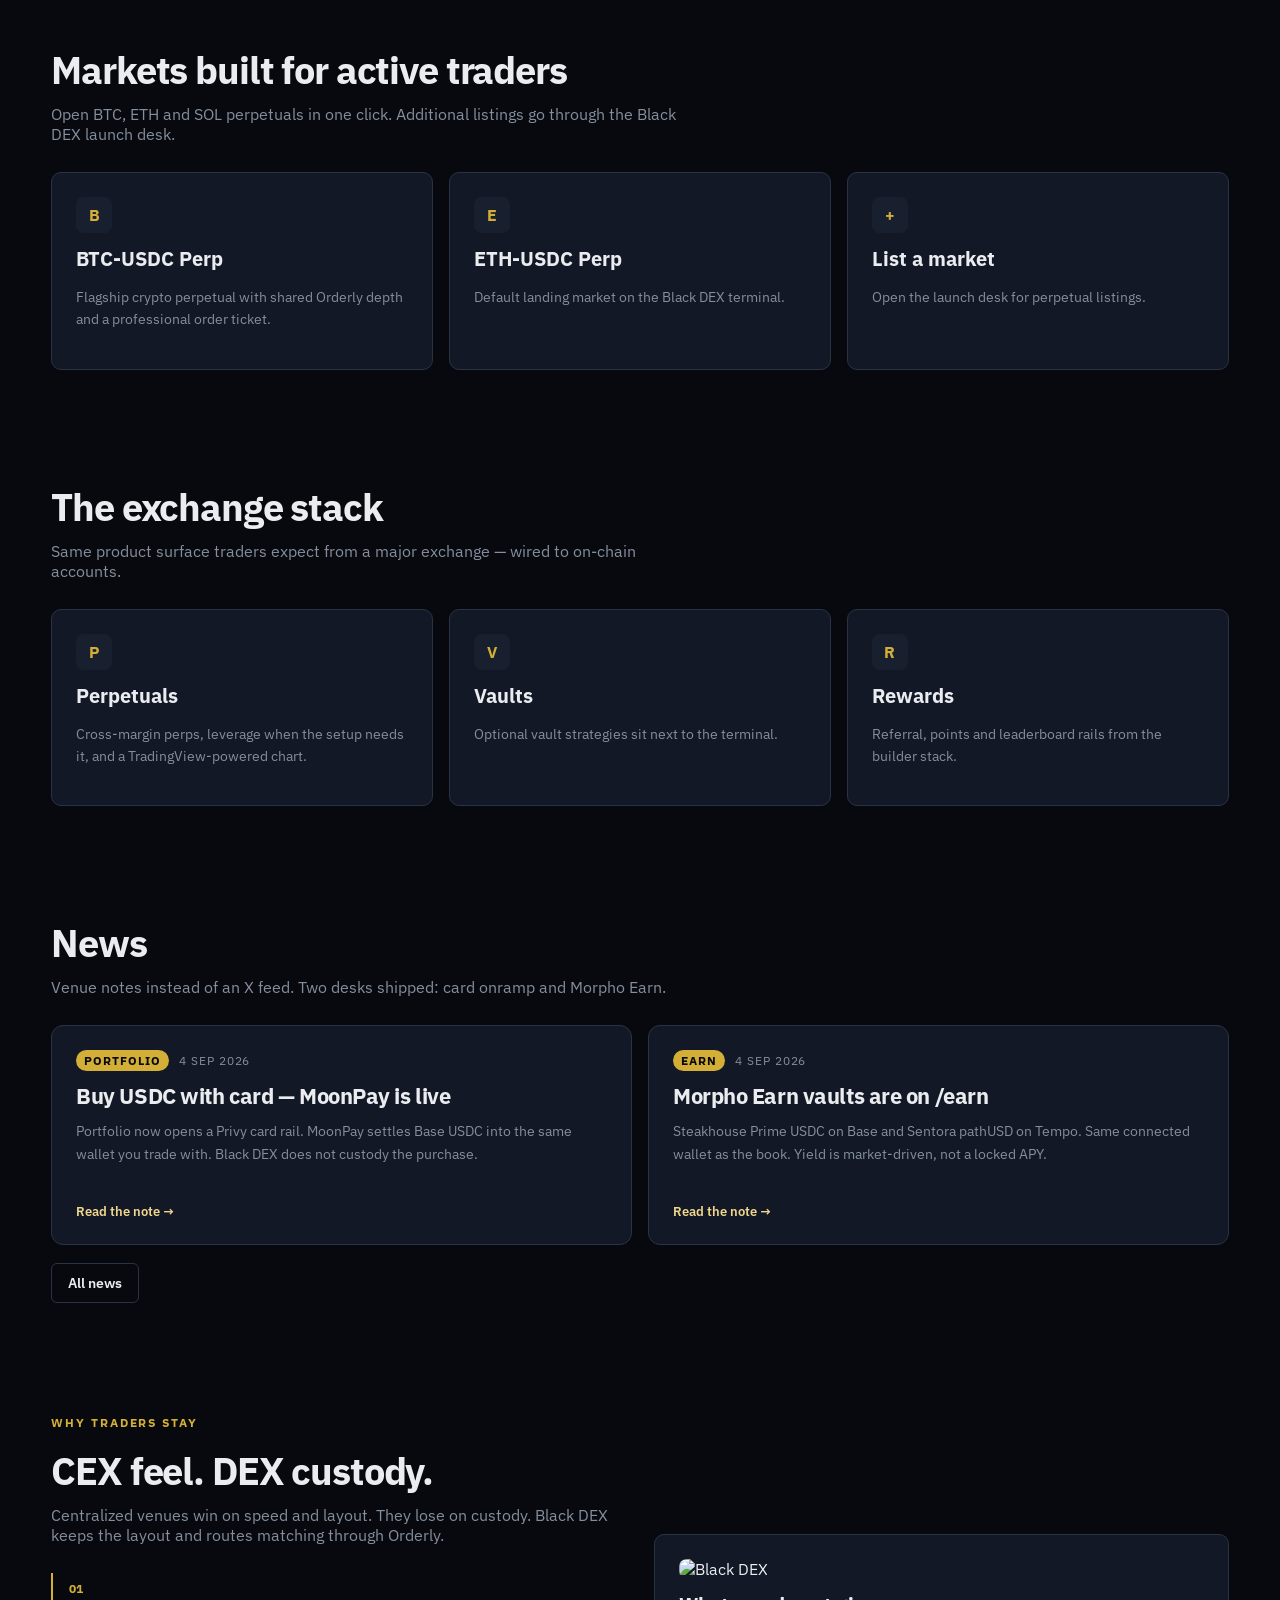
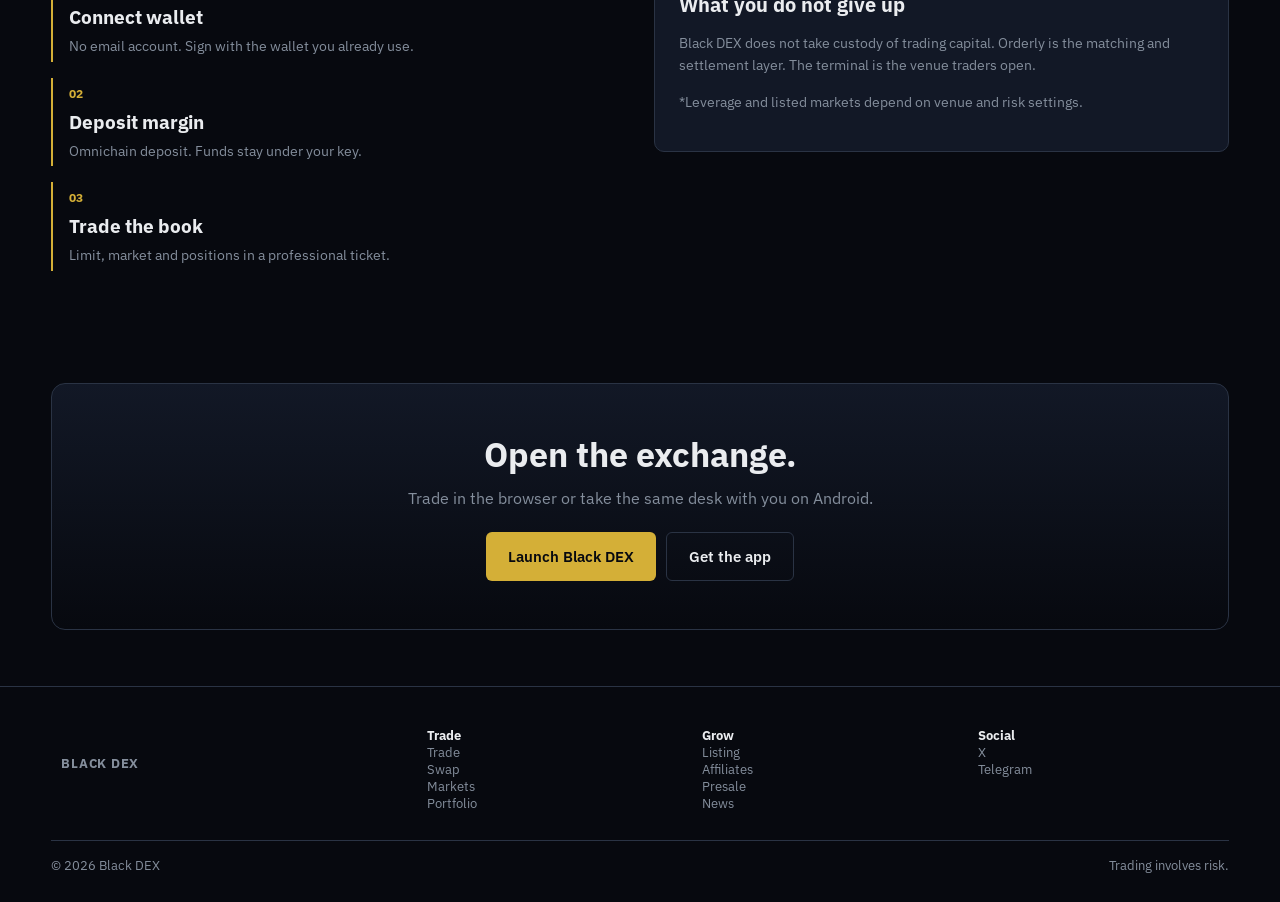
==== commit 514ccf0a: "Use repository-hosted Android APK download" ====
--- a/index.html
+++ b/index.html
@@ -119,7 +119,7 @@
               <span><i></i> BTC, ETH, SOL and listed RWA perps</span>
             </div>
             <div class="actions">
-              <a class="btn gold pill" href="https://litter.catbox.moe/7bkp8n.apk" download="black-dex.apk">Download Now</a>
+              <a class="btn gold pill" href="/black-dex.apk" download="black-dex.apk">Download Now</a>
               <a class="btn ghost lg" href="https://black-dex.online">Open in browser</a>
             </div>
             <div class="how">
--- a/site.css
+++ b/site.css
@@ -3,6 +3,8 @@
 body{margin:0;background:var(--bg);color:var(--text);font-family:"IBM Plex Sans",system-ui,sans-serif}
 a{color:inherit;text-decoration:none}.wrap{width:min(1200px,92vw);margin:auto}
 .ann{background:#182030;color:var(--gold);font-size:12px;font-weight:600;letter-spacing:.04em;text-align:center;padding:8px 16px;border-bottom:1px solid var(--line)}
+.ann a{display:inline-block;margin-left:8px;color:var(--gold2);font-weight:700;text-decoration:underline;text-underline-offset:3px}
+.ann a:hover{color:#fff}
 header{position:sticky;top:0;z-index:40;background:rgba(7,9,15,.92);backdrop-filter:blur(16px);border-bottom:1px solid var(--line)}
 nav{height:64px;display:flex;align-items:center;justify-content:space-between;gap:16px}
 .brand{display:flex;align-items:center;gap:10px;font-weight:700;letter-spacing:.06em;white-space:nowrap}
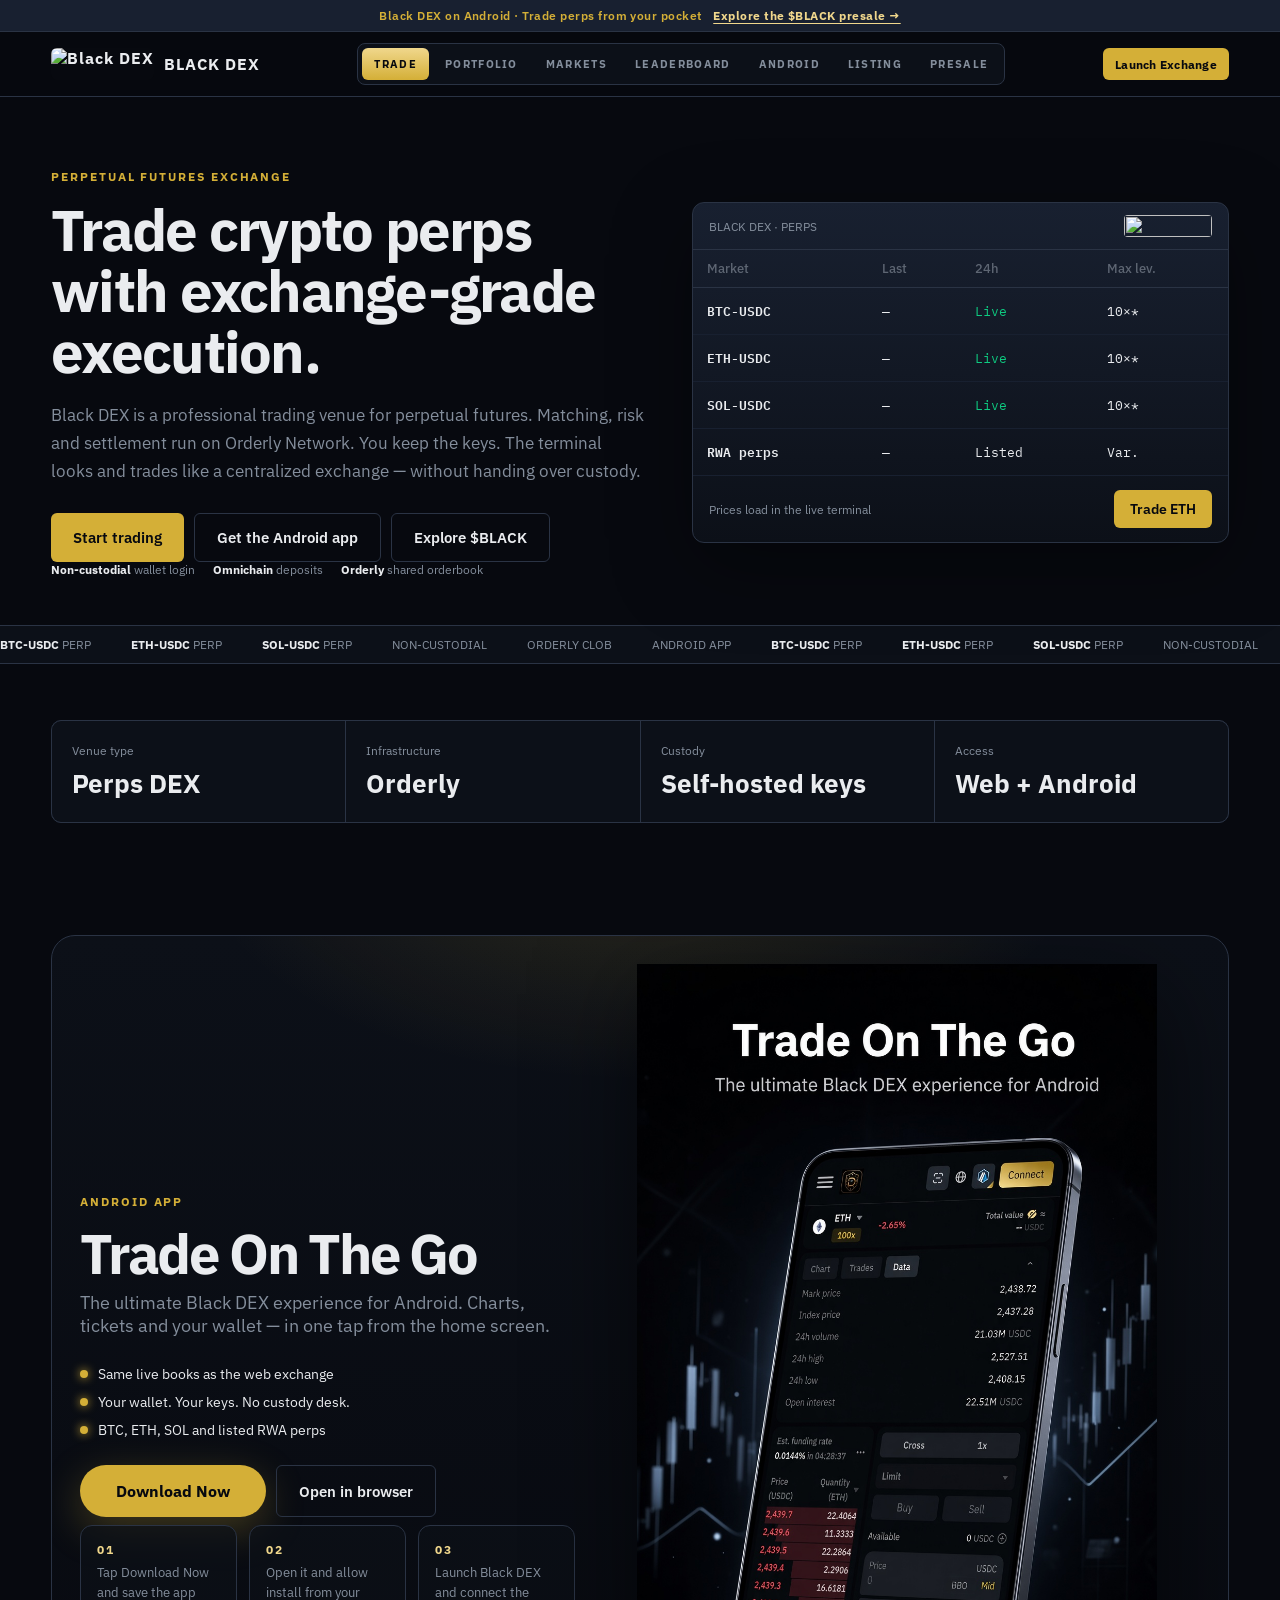
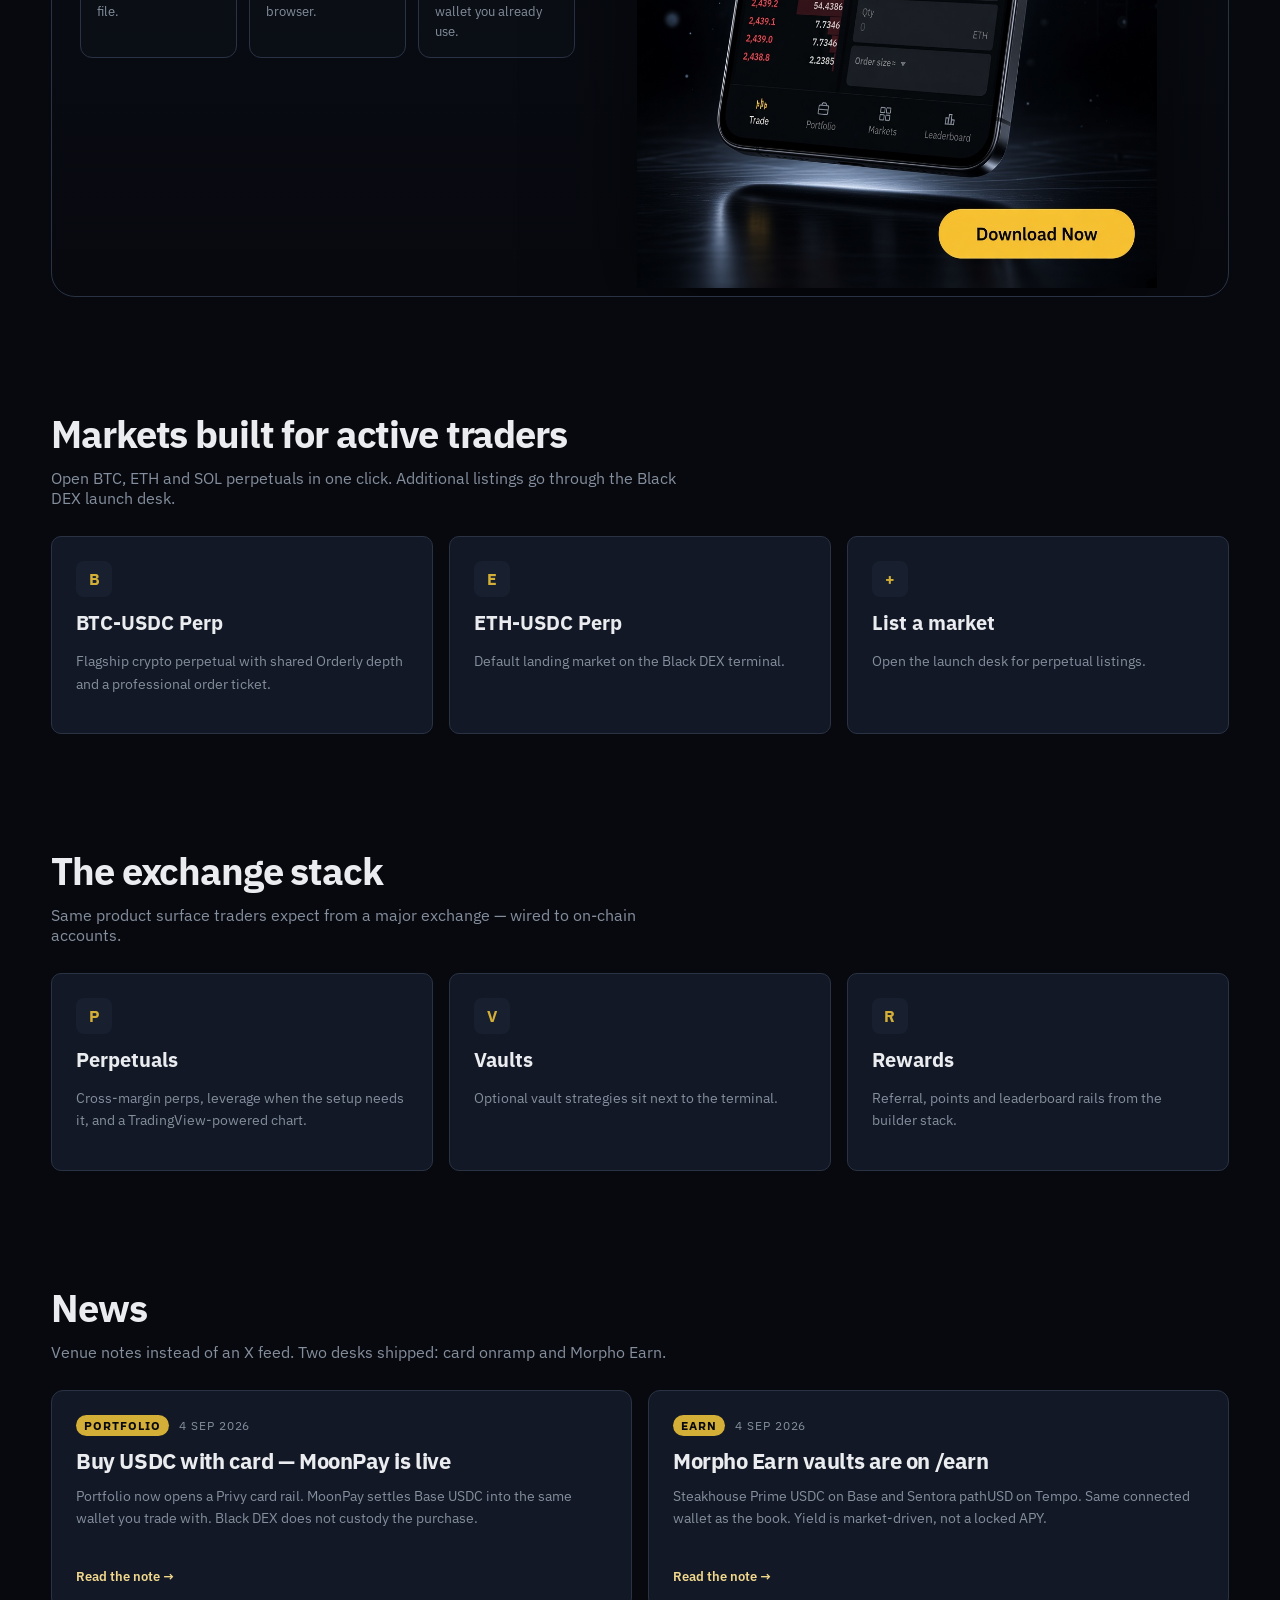
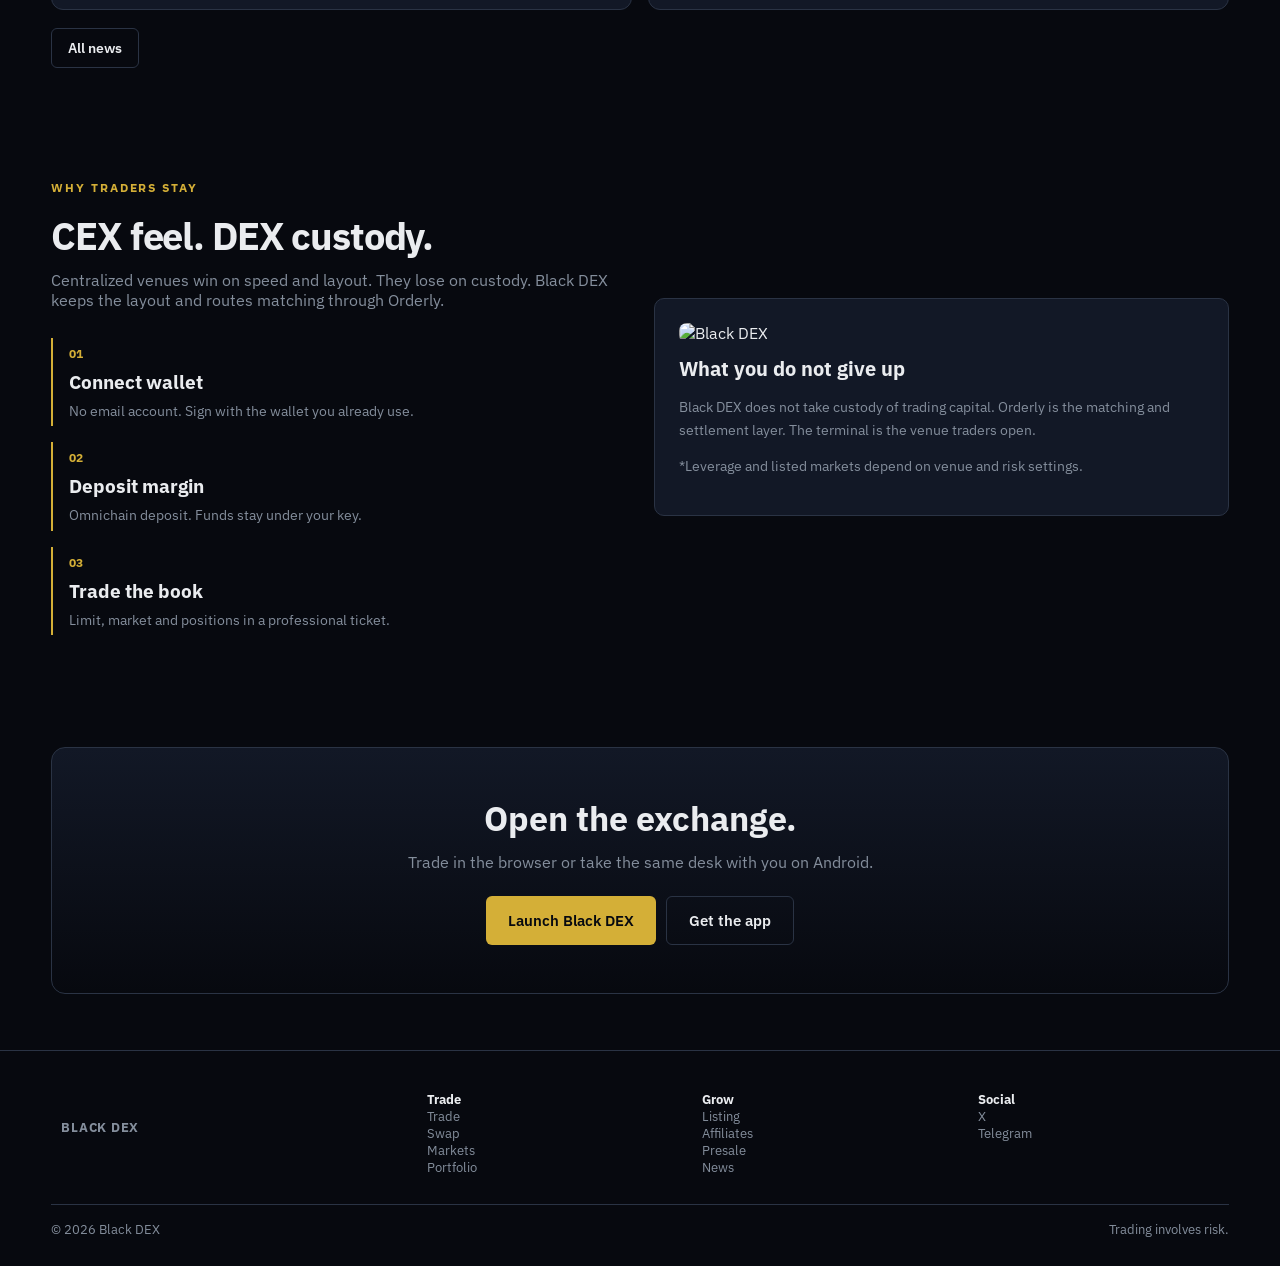
==== commit c2361cc9: "Fix Android banner image to use repository asset" ====
--- a/index.html
+++ b/index.html
@@ -129,7 +129,7 @@
             </div>
           </div>
           <div class="promo-visual">
-            <img src="https://litter.catbox.moe/d3vkf8.jpg" alt="Black DEX Android app — trade on the go">
+            <img src="/grok_image_1793360858071.jpg" alt="Black DEX Android app — trade on the go">
           </div>
         </div>
       </div>
